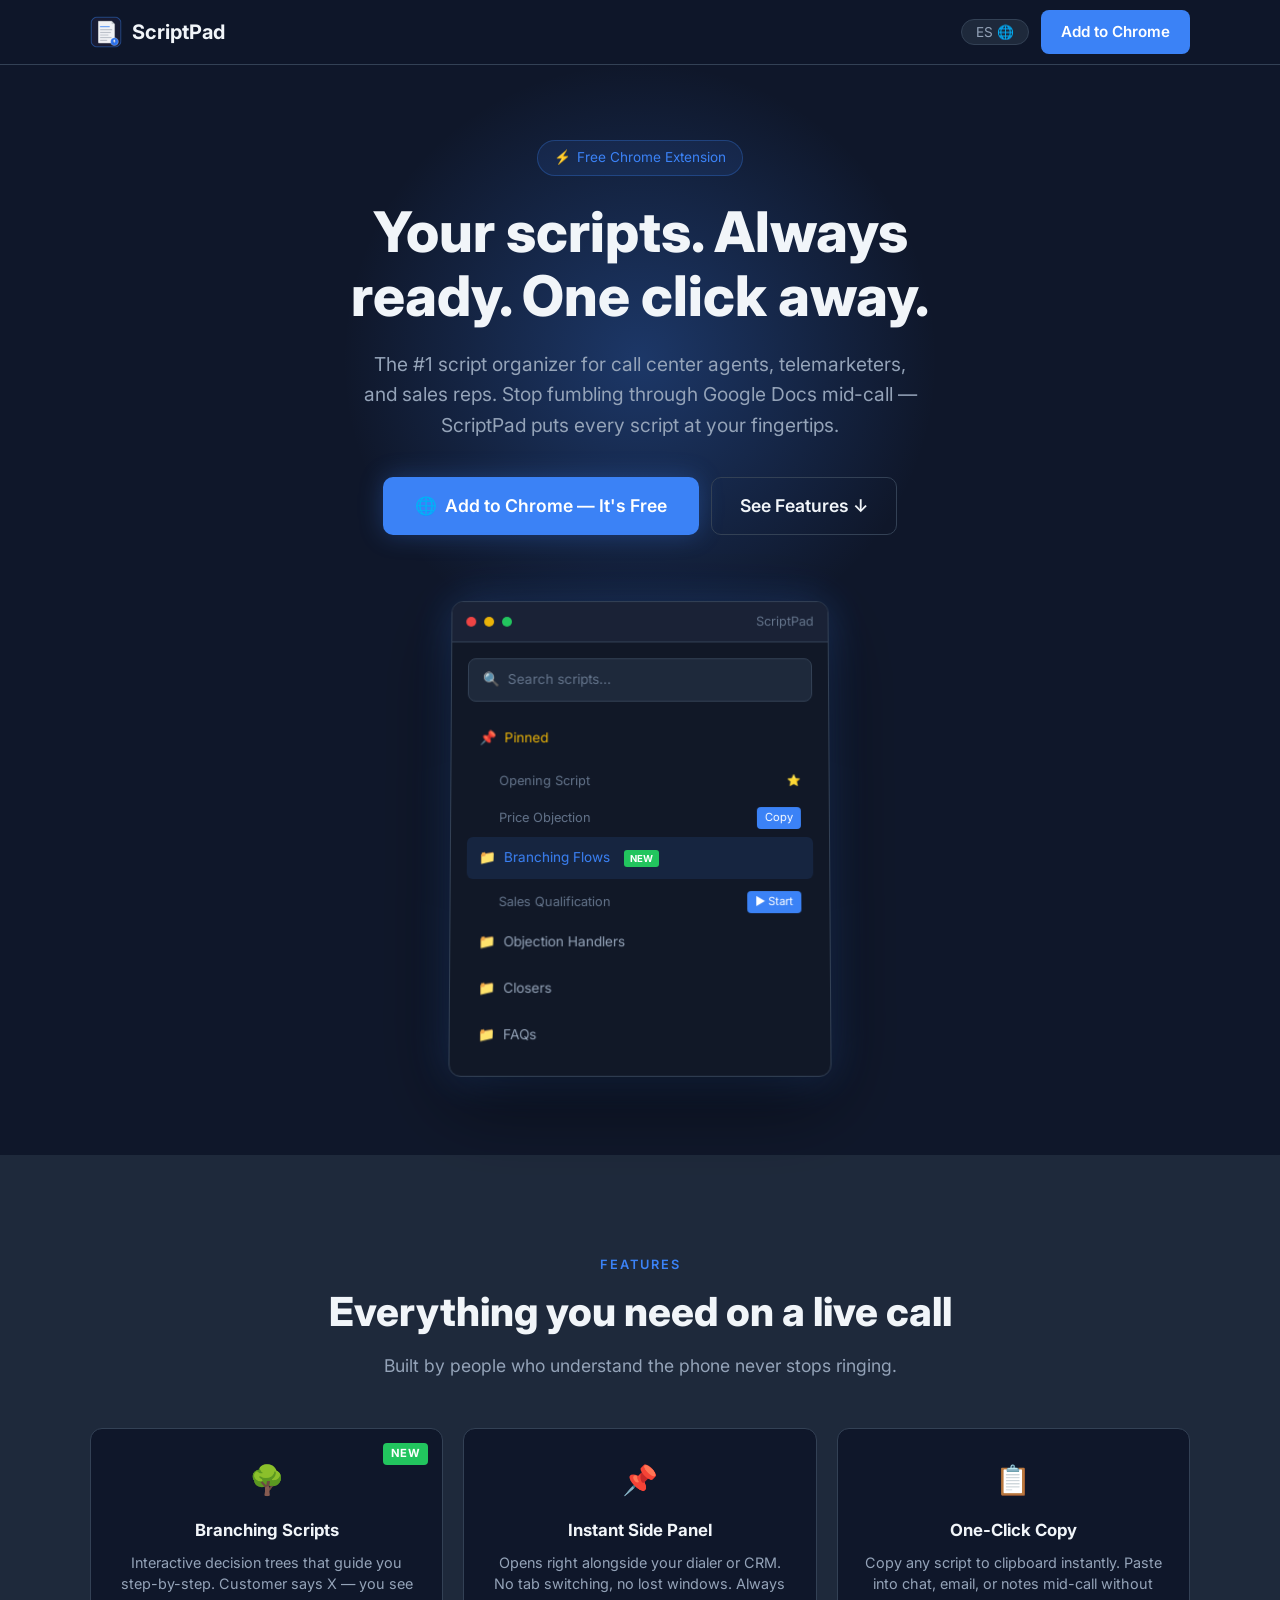
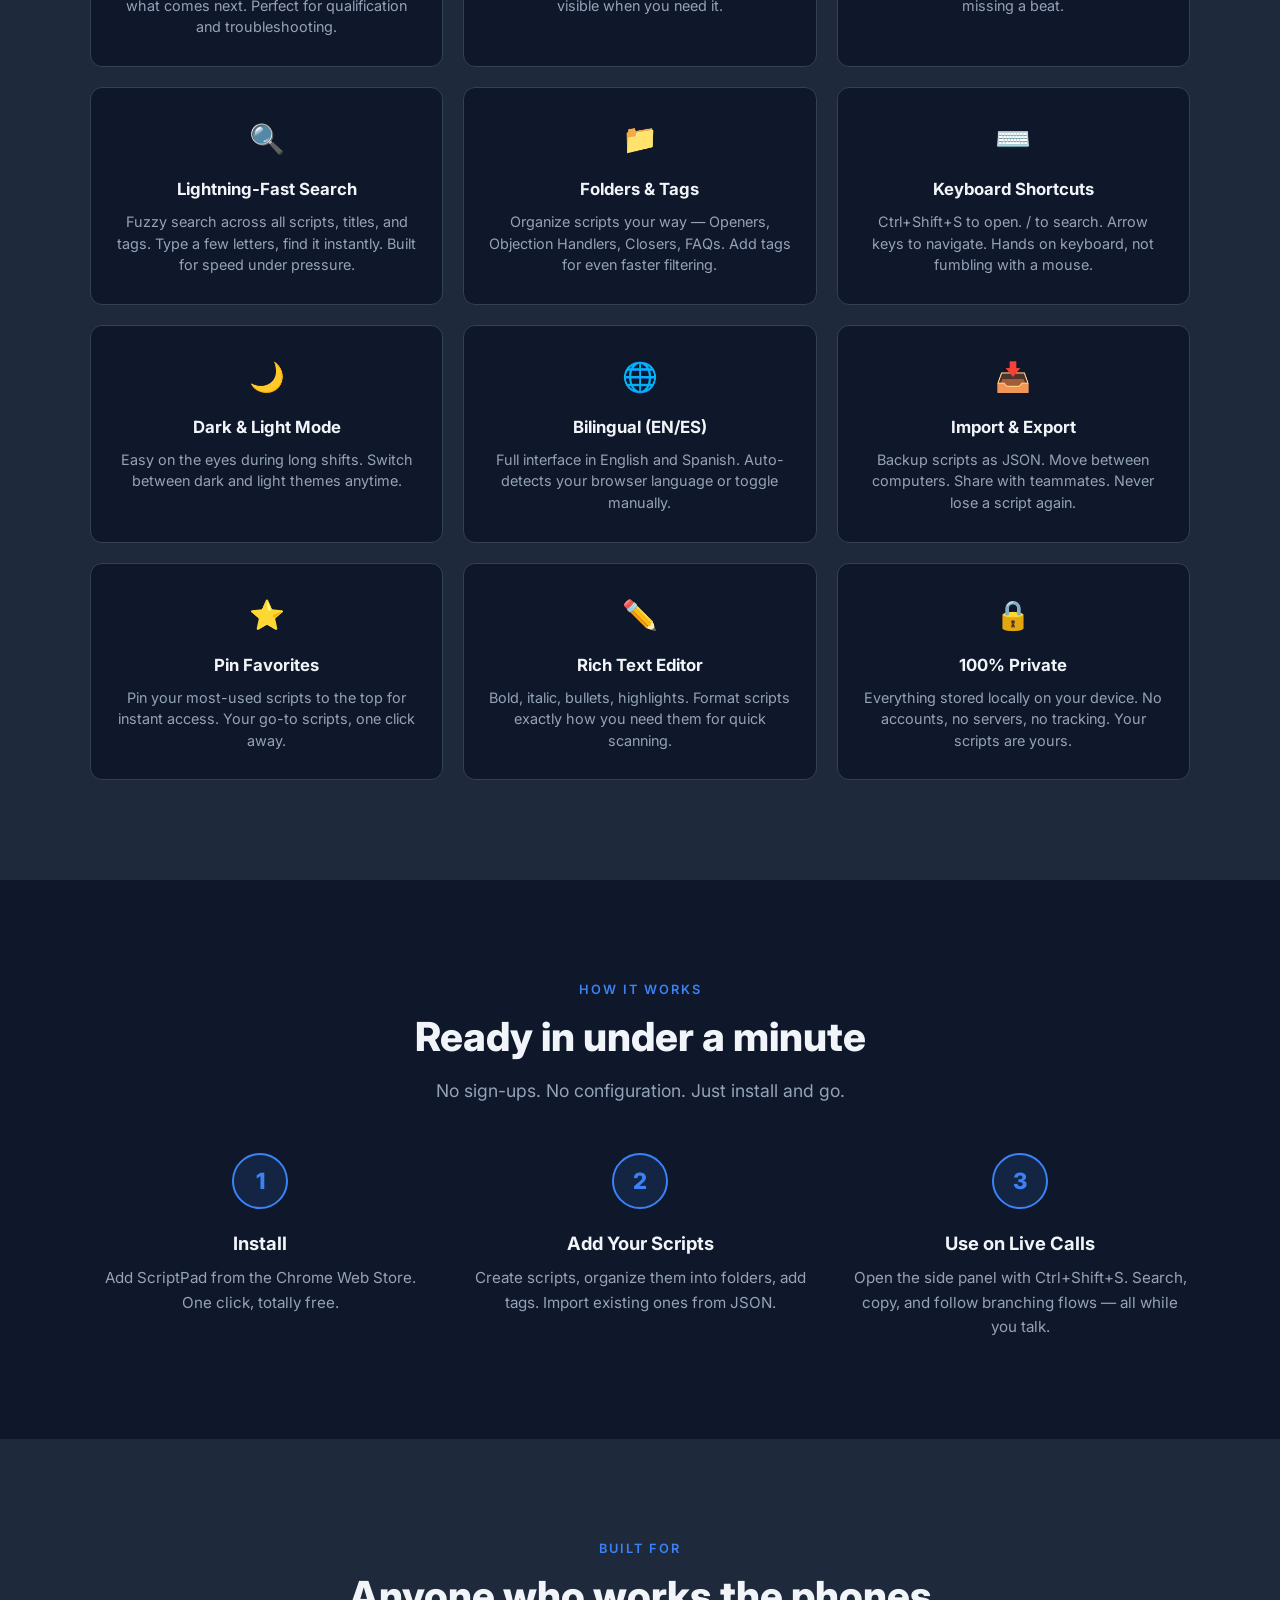
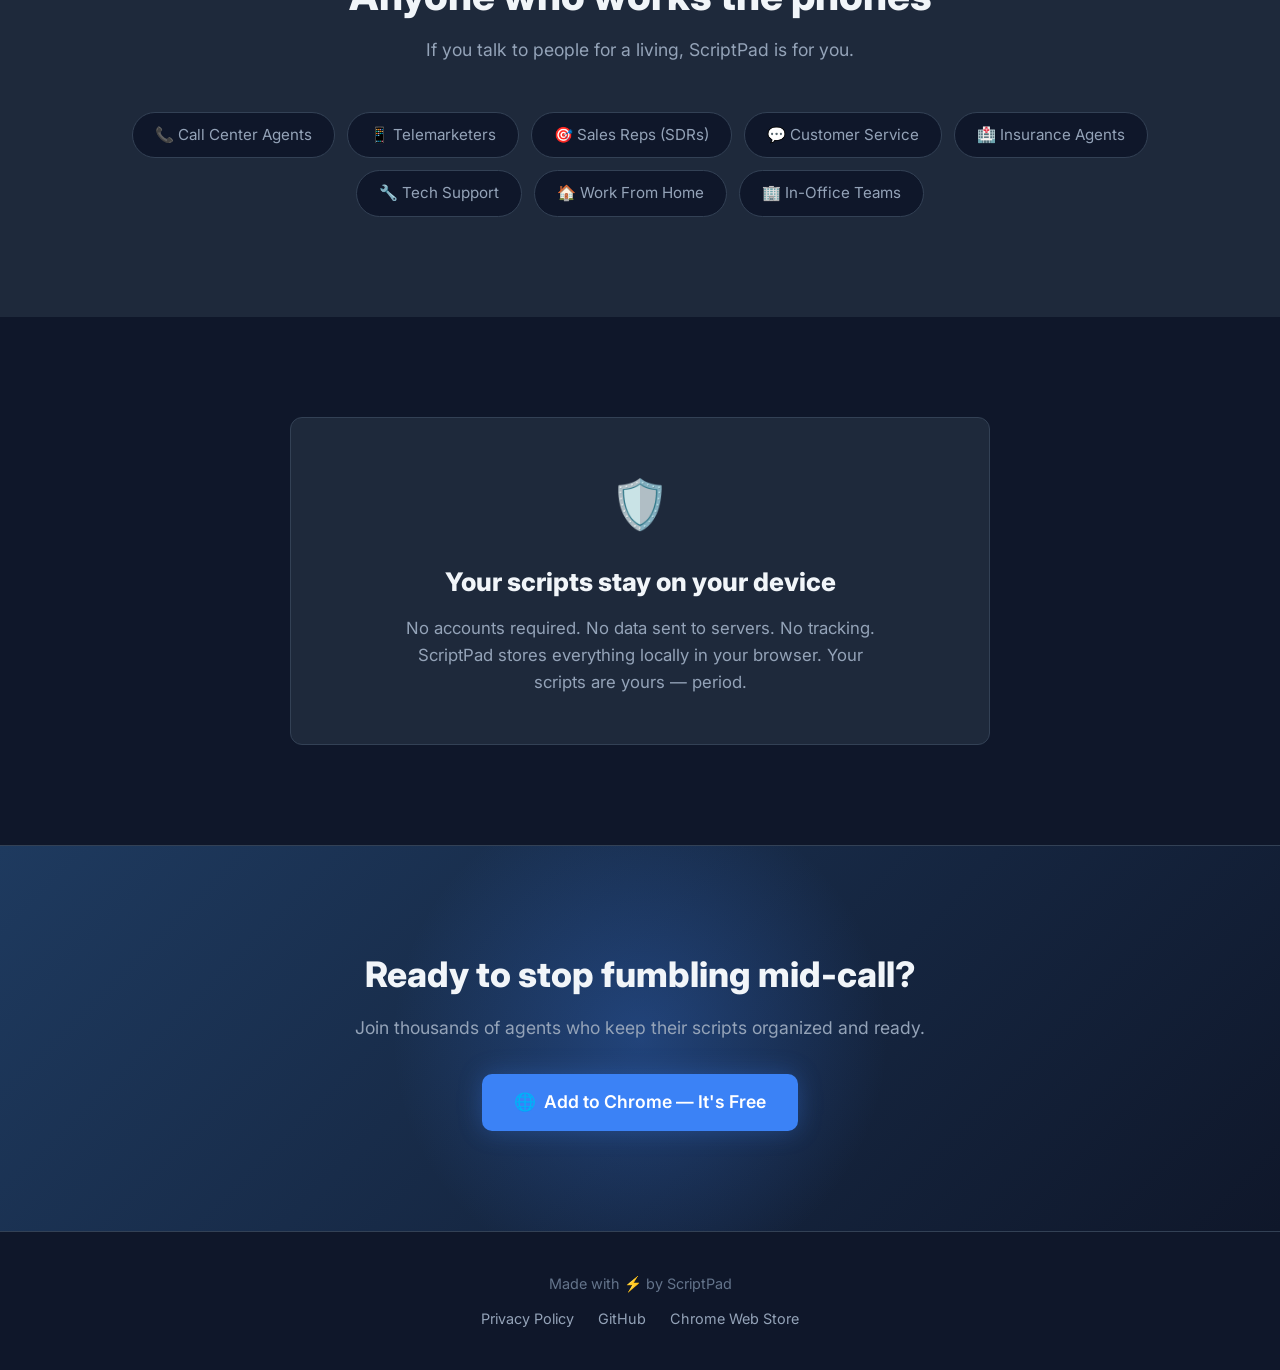
==== docs/index.html @ bdb06339 "feat: add landing page + GitHub Pages setup (docs/)" ====
<!DOCTYPE html>
<html lang="en">
<head>
  <meta charset="UTF-8">
  <meta name="viewport" content="width=device-width, initial-scale=1.0">
  <title>ScriptPad — Your Call Scripts, Always Ready</title>
  <meta name="description" content="The #1 Chrome extension for call center agents. Organize scripts, decision trees, objection handlers — right alongside your dialer. Free & bilingual.">
  <meta property="og:title" content="ScriptPad — Your Call Scripts, Always Ready">
  <meta property="og:description" content="Organize call scripts, decision trees & objection handlers in a clean Chrome side panel. Free, private, bilingual (EN/ES).">
  <meta property="og:type" content="website">
  <meta property="og:url" content="https://andreasof97-oss.github.io/scriptpad/">
  <link rel="icon" href="./icon48.png" type="image/png">
  <link rel="preconnect" href="https://fonts.googleapis.com">
  <link rel="preconnect" href="https://fonts.gstatic.com" crossorigin>
  <link href="https://fonts.googleapis.com/css2?family=Inter:wght@400;500;600;700;800&display=swap" rel="stylesheet">
  <style>
    :root {
      --bg-primary: #0f172a;
      --bg-secondary: #1e293b;
      --bg-card: #1e293b;
      --bg-card-hover: #263348;
      --accent: #3b82f6;
      --accent-glow: rgba(59, 130, 246, 0.3);
      --accent-hover: #2563eb;
      --text-primary: #f1f5f9;
      --text-secondary: #94a3b8;
      --text-muted: #64748b;
      --border: #334155;
      --green: #22c55e;
      --radius: 12px;
      --radius-sm: 8px;
    }

    * { margin: 0; padding: 0; box-sizing: border-box; }

    html { scroll-behavior: smooth; }

    body {
      font-family: 'Inter', -apple-system, BlinkMacSystemFont, sans-serif;
      background: var(--bg-primary);
      color: var(--text-primary);
      line-height: 1.6;
      overflow-x: hidden;
    }

    /* ---- NAV ---- */
    nav {
      position: fixed;
      top: 0; left: 0; right: 0;
      z-index: 100;
      background: rgba(15, 23, 42, 0.85);
      backdrop-filter: blur(16px);
      border-bottom: 1px solid var(--border);
      padding: 0 24px;
    }
    .nav-inner {
      max-width: 1100px;
      margin: 0 auto;
      display: flex;
      align-items: center;
      justify-content: space-between;
      height: 64px;
    }
    .nav-brand {
      display: flex; align-items: center; gap: 10px;
      font-weight: 700; font-size: 1.25rem;
      color: var(--text-primary);
      text-decoration: none;
    }
    .nav-brand img { width: 32px; height: 32px; border-radius: 6px; }
    .nav-right { display: flex; align-items: center; gap: 12px; }
    .lang-toggle {
      background: var(--bg-secondary);
      border: 1px solid var(--border);
      border-radius: 20px;
      padding: 4px 14px;
      color: var(--text-secondary);
      font-size: 0.85rem;
      cursor: pointer;
      font-family: inherit;
      transition: all 0.2s;
    }
    .lang-toggle:hover { color: var(--text-primary); border-color: var(--accent); }
    .btn-cta {
      display: inline-flex; align-items: center; gap: 8px;
      background: var(--accent);
      color: #fff;
      border: none; border-radius: 8px;
      padding: 10px 20px;
      font-size: 0.95rem;
      font-weight: 600;
      font-family: inherit;
      cursor: pointer;
      text-decoration: none;
      transition: all 0.2s;
    }
    .btn-cta:hover { background: var(--accent-hover); transform: translateY(-1px); }
    .btn-cta-large {
      padding: 14px 32px;
      font-size: 1.1rem;
      border-radius: 10px;
      box-shadow: 0 0 24px var(--accent-glow);
    }
    .btn-cta-large:hover { box-shadow: 0 0 40px var(--accent-glow); }

    /* ---- SECTIONS ---- */
    section { padding: 100px 24px; }
    .container { max-width: 1100px; margin: 0 auto; }
    .section-label {
      text-transform: uppercase;
      font-size: 0.8rem;
      font-weight: 600;
      letter-spacing: 2px;
      color: var(--accent);
      margin-bottom: 12px;
    }
    .section-title {
      font-size: clamp(1.8rem, 4vw, 2.5rem);
      font-weight: 800;
      margin-bottom: 16px;
      line-height: 1.2;
    }
    .section-sub {
      color: var(--text-secondary);
      font-size: 1.1rem;
      max-width: 600px;
      margin-bottom: 48px;
    }
    .center { text-align: center; }
    .center .section-sub { margin-left: auto; margin-right: auto; }

    /* ---- HERO ---- */
    .hero {
      padding-top: 140px;
      padding-bottom: 80px;
      display: flex;
      flex-direction: column;
      align-items: center;
      text-align: center;
      position: relative;
    }
    .hero::before {
      content: '';
      position: absolute;
      top: 60px; left: 50%; transform: translateX(-50%);
      width: 600px; height: 600px;
      background: radial-gradient(circle, var(--accent-glow) 0%, transparent 70%);
      pointer-events: none;
      z-index: 0;
    }
    .hero > * { position: relative; z-index: 1; }
    .hero-badge {
      display: inline-flex; align-items: center; gap: 6px;
      background: rgba(59, 130, 246, 0.1);
      border: 1px solid rgba(59, 130, 246, 0.3);
      border-radius: 20px;
      padding: 6px 16px;
      font-size: 0.85rem;
      color: var(--accent);
      margin-bottom: 24px;
    }
    .hero h1 {
      font-size: clamp(2.2rem, 6vw, 3.5rem);
      font-weight: 800;
      line-height: 1.15;
      margin-bottom: 20px;
      max-width: 700px;
    }
    .hero p {
      font-size: 1.2rem;
      color: var(--text-secondary);
      max-width: 560px;
      margin-bottom: 36px;
    }
    .hero-buttons { display: flex; gap: 12px; flex-wrap: wrap; justify-content: center; }
    .btn-secondary {
      display: inline-flex; align-items: center; gap: 8px;
      background: transparent;
      color: var(--text-primary);
      border: 1px solid var(--border);
      border-radius: 10px;
      padding: 14px 28px;
      font-size: 1.1rem;
      font-weight: 600;
      font-family: inherit;
      cursor: pointer;
      text-decoration: none;
      transition: all 0.2s;
    }
    .btn-secondary:hover { border-color: var(--accent); color: var(--accent); }

    /* ---- MOCKUP ---- */
    .mockup-wrapper {
      margin-top: 64px;
      width: 100%;
      max-width: 380px;
      perspective: 1000px;
    }
    .mockup {
      background: #111827;
      border: 1px solid var(--border);
      border-radius: 12px;
      overflow: hidden;
      box-shadow: 0 24px 80px rgba(0,0,0,0.5), 0 0 40px var(--accent-glow);
      transform: rotateX(2deg);
    }
    .mockup-titlebar {
      background: #1a2236;
      padding: 10px 14px;
      display: flex; align-items: center; gap: 8px;
      border-bottom: 1px solid var(--border);
      font-size: 0.8rem; color: var(--text-muted);
    }
    .mockup-dot { width: 10px; height: 10px; border-radius: 50%; }
    .mockup-dot.r { background: #ef4444; }
    .mockup-dot.y { background: #eab308; }
    .mockup-dot.g { background: #22c55e; }
    .mockup-body { padding: 16px; }
    .mockup-search {
      background: #1e293b;
      border: 1px solid var(--border);
      border-radius: 8px;
      padding: 10px 14px;
      color: var(--text-muted);
      font-size: 0.85rem;
      margin-bottom: 16px;
      display: flex; align-items: center; gap: 8px;
    }
    .mockup-folder {
      padding: 10px 12px;
      border-radius: 6px;
      margin-bottom: 4px;
      font-size: 0.85rem;
      display: flex; align-items: center; gap: 8px;
      color: var(--text-secondary);
      transition: background 0.15s;
    }
    .mockup-folder.active { background: rgba(59, 130, 246, 0.12); color: var(--accent); }
    .mockup-script {
      padding: 8px 12px 8px 32px;
      font-size: 0.8rem;
      color: var(--text-muted);
      display: flex; align-items: center; justify-content: space-between;
    }
    .mockup-copy {
      font-size: 0.7rem;
      background: var(--accent);
      color: #fff;
      border-radius: 4px;
      padding: 2px 8px;
    }
    .mockup-pin { color: #eab308; font-size: 0.7rem; }
    .mockup-new-badge {
      background: var(--green);
      color: #fff;
      font-size: 0.6rem;
      font-weight: 700;
      padding: 1px 6px;
      border-radius: 3px;
      margin-left: 6px;
    }

    /* ---- FEATURES GRID ---- */
    .features-section { background: var(--bg-secondary); }
    .features-grid {
      display: grid;
      grid-template-columns: repeat(3, 1fr);
      gap: 20px;
    }
    .feature-card {
      background: var(--bg-primary);
      border: 1px solid var(--border);
      border-radius: var(--radius);
      padding: 28px 24px;
      transition: all 0.25s;
      position: relative;
    }
    .feature-card:hover {
      border-color: var(--accent);
      transform: translateY(-4px);
      box-shadow: 0 8px 30px rgba(0,0,0,0.3);
    }
    .feature-icon { font-size: 1.8rem; margin-bottom: 14px; display: block; }
    .feature-card h3 { font-size: 1.05rem; font-weight: 700; margin-bottom: 8px; }
    .feature-card p { color: var(--text-secondary); font-size: 0.9rem; line-height: 1.5; }
    .new-badge {
      position: absolute;
      top: 14px; right: 14px;
      background: var(--green);
      color: #fff;
      font-size: 0.7rem;
      font-weight: 700;
      padding: 2px 8px;
      border-radius: 4px;
      text-transform: uppercase;
      letter-spacing: 0.5px;
    }

    /* ---- HOW IT WORKS ---- */
    .steps {
      display: grid;
      grid-template-columns: repeat(3, 1fr);
      gap: 40px;
      text-align: center;
    }
    .step-num {
      width: 56px; height: 56px;
      background: rgba(59, 130, 246, 0.12);
      border: 2px solid var(--accent);
      border-radius: 50%;
      display: flex; align-items: center; justify-content: center;
      font-size: 1.4rem; font-weight: 800; color: var(--accent);
      margin: 0 auto 20px;
    }
    .step h3 { font-size: 1.15rem; font-weight: 700; margin-bottom: 8px; }
    .step p { color: var(--text-secondary); font-size: 0.95rem; }

    /* ---- BUILT FOR ---- */
    .audience-section { background: var(--bg-secondary); }
    .audience-grid {
      display: flex; flex-wrap: wrap; gap: 12px;
      justify-content: center;
    }
    .audience-tag {
      background: var(--bg-primary);
      border: 1px solid var(--border);
      border-radius: 30px;
      padding: 10px 22px;
      font-size: 0.95rem;
      color: var(--text-secondary);
      transition: all 0.2s;
    }
    .audience-tag:hover { border-color: var(--accent); color: var(--text-primary); }

    /* ---- PRIVACY ---- */
    .privacy-box {
      background: var(--bg-secondary);
      border: 1px solid var(--border);
      border-radius: var(--radius);
      padding: 48px;
      text-align: center;
      max-width: 700px;
      margin: 0 auto;
    }
    .privacy-icon { font-size: 3rem; margin-bottom: 20px; display: block; }
    .privacy-box h2 { font-size: 1.6rem; font-weight: 800; margin-bottom: 12px; }
    .privacy-box p { color: var(--text-secondary); font-size: 1.05rem; max-width: 480px; margin: 0 auto; }

    /* ---- CTA BANNER ---- */
    .cta-banner {
      text-align: center;
      background: linear-gradient(135deg, #1e3a5f 0%, #0f172a 100%);
      border-top: 1px solid var(--border);
      position: relative;
      overflow: hidden;
    }
    .cta-banner::before {
      content: '';
      position: absolute;
      top: 50%; left: 50%; transform: translate(-50%, -50%);
      width: 500px; height: 500px;
      background: radial-gradient(circle, var(--accent-glow) 0%, transparent 70%);
      pointer-events: none;
    }
    .cta-banner > * { position: relative; z-index: 1; }
    .cta-banner h2 { font-size: clamp(1.6rem, 4vw, 2.2rem); font-weight: 800; margin-bottom: 12px; }
    .cta-banner p { color: var(--text-secondary); font-size: 1.1rem; margin-bottom: 32px; }

    /* ---- FOOTER ---- */
    footer {
      padding: 40px 24px;
      border-top: 1px solid var(--border);
      text-align: center;
      color: var(--text-muted);
      font-size: 0.9rem;
    }
    footer a { color: var(--text-secondary); text-decoration: none; transition: color 0.2s; }
    footer a:hover { color: var(--accent); }
    .footer-links { display: flex; gap: 24px; justify-content: center; margin-top: 12px; }

    /* ---- ANIMATIONS ---- */
    .reveal {
      opacity: 0;
      transform: translateY(30px);
      transition: opacity 0.7s ease, transform 0.7s ease;
    }
    .reveal.visible {
      opacity: 1;
      transform: translateY(0);
    }

    /* ---- RESPONSIVE ---- */
    @media (max-width: 768px) {
      .features-grid { grid-template-columns: 1fr; }
      .steps { grid-template-columns: 1fr; gap: 32px; }
      section { padding: 64px 20px; }
      .hero { padding-top: 120px; padding-bottom: 48px; }
      .privacy-box { padding: 32px 24px; }
      .nav-cta-text { display: none; }
    }
    @media (min-width: 769px) and (max-width: 1024px) {
      .features-grid { grid-template-columns: repeat(2, 1fr); }
    }
  </style>
</head>
<body>

<!-- NAV -->
<nav>
  <div class="nav-inner">
    <a href="#" class="nav-brand">
      <img src="./icon48.png" alt="ScriptPad icon">
      ScriptPad
    </a>
    <div class="nav-right">
      <button class="lang-toggle" id="langToggle" onclick="toggleLang()">ES 🌐</button>
      <a href="https://chromewebstore.google.com/detail/scriptpad/edbmgpecjaikknoacfeaogalfgkhdbik" target="_blank" class="btn-cta">
        <span data-i18n="navCta">Add to Chrome</span>
      </a>
    </div>
  </div>
</nav>

<!-- HERO -->
<section class="hero">
  <div class="hero-badge">
    ⚡ <span data-i18n="heroBadge">Free Chrome Extension</span>
  </div>
  <h1 data-i18n="heroTitle">Your scripts. Always ready. One click away.</h1>
  <p data-i18n="heroSub">The #1 script organizer for call center agents, telemarketers, and sales reps. Stop fumbling through Google Docs mid-call — ScriptPad puts every script at your fingertips.</p>
  <div class="hero-buttons">
    <a href="https://chromewebstore.google.com/detail/scriptpad/edbmgpecjaikknoacfeaogalfgkhdbik" target="_blank" class="btn-cta btn-cta-large">
      🌐 <span data-i18n="heroCta">Add to Chrome — It's Free</span>
    </a>
    <a href="#features" class="btn-secondary">
      <span data-i18n="heroSecondary">See Features ↓</span>
    </a>
  </div>

  <!-- MOCKUP -->
  <div class="mockup-wrapper">
    <div class="mockup">
      <div class="mockup-titlebar">
        <span class="mockup-dot r"></span>
        <span class="mockup-dot y"></span>
        <span class="mockup-dot g"></span>
        <span style="margin-left:auto">ScriptPad</span>
      </div>
      <div class="mockup-body">
        <div class="mockup-search">🔍 <span data-i18n="mockSearch">Search scripts...</span></div>
        <div class="mockup-folder" style="color: #eab308;">📌 <span data-i18n="mockPinned">Pinned</span></div>
        <div class="mockup-script"><span data-i18n="mockOpener">Opening Script</span> <span class="mockup-pin">⭐</span></div>
        <div class="mockup-script"><span data-i18n="mockPrice">Price Objection</span> <span class="mockup-copy">Copy</span></div>
        <div class="mockup-folder active">📁 <span data-i18n="mockBranching">Branching Flows</span><span class="mockup-new-badge">NEW</span></div>
        <div class="mockup-script"><span data-i18n="mockQualify">Sales Qualification</span> <span class="mockup-copy">▶ Start</span></div>
        <div class="mockup-folder">📁 <span data-i18n="mockObjections">Objection Handlers</span></div>
        <div class="mockup-folder">📁 <span data-i18n="mockClosers">Closers</span></div>
        <div class="mockup-folder">📁 <span data-i18n="mockFaqs">FAQs</span></div>
      </div>
    </div>
  </div>
</section>

<!-- FEATURES -->
<section class="features-section" id="features">
  <div class="container center">
    <div class="reveal">
      <p class="section-label" data-i18n="featLabel">Features</p>
      <h2 class="section-title" data-i18n="featTitle">Everything you need on a live call</h2>
      <p class="section-sub" data-i18n="featSub">Built by people who understand the phone never stops ringing.</p>
    </div>
    <div class="features-grid">
      <div class="feature-card reveal">
        <span class="new-badge">NEW</span>
        <span class="feature-icon">🌳</span>
        <h3 data-i18n="f1Title">Branching Scripts</h3>
        <p data-i18n="f1Desc">Interactive decision trees that guide you step-by-step. Customer says X — you see what comes next. Perfect for qualification and troubleshooting.</p>
      </div>
      <div class="feature-card reveal">
        <span class="feature-icon">📌</span>
        <h3 data-i18n="f2Title">Instant Side Panel</h3>
        <p data-i18n="f2Desc">Opens right alongside your dialer or CRM. No tab switching, no lost windows. Always visible when you need it.</p>
      </div>
      <div class="feature-card reveal">
        <span class="feature-icon">📋</span>
        <h3 data-i18n="f3Title">One-Click Copy</h3>
        <p data-i18n="f3Desc">Copy any script to clipboard instantly. Paste into chat, email, or notes mid-call without missing a beat.</p>
      </div>
      <div class="feature-card reveal">
        <span class="feature-icon">🔍</span>
        <h3 data-i18n="f4Title">Lightning-Fast Search</h3>
        <p data-i18n="f4Desc">Fuzzy search across all scripts, titles, and tags. Type a few letters, find it instantly. Built for speed under pressure.</p>
      </div>
      <div class="feature-card reveal">
        <span class="feature-icon">📁</span>
        <h3 data-i18n="f5Title">Folders & Tags</h3>
        <p data-i18n="f5Desc">Organize scripts your way — Openers, Objection Handlers, Closers, FAQs. Add tags for even faster filtering.</p>
      </div>
      <div class="feature-card reveal">
        <span class="feature-icon">⌨️</span>
        <h3 data-i18n="f6Title">Keyboard Shortcuts</h3>
        <p data-i18n="f6Desc">Ctrl+Shift+S to open. / to search. Arrow keys to navigate. Hands on keyboard, not fumbling with a mouse.</p>
      </div>
      <div class="feature-card reveal">
        <span class="feature-icon">🌙</span>
        <h3 data-i18n="f7Title">Dark & Light Mode</h3>
        <p data-i18n="f7Desc">Easy on the eyes during long shifts. Switch between dark and light themes anytime.</p>
      </div>
      <div class="feature-card reveal">
        <span class="feature-icon">🌐</span>
        <h3 data-i18n="f8Title">Bilingual (EN/ES)</h3>
        <p data-i18n="f8Desc">Full interface in English and Spanish. Auto-detects your browser language or toggle manually.</p>
      </div>
      <div class="feature-card reveal">
        <span class="feature-icon">📥</span>
        <h3 data-i18n="f9Title">Import & Export</h3>
        <p data-i18n="f9Desc">Backup scripts as JSON. Move between computers. Share with teammates. Never lose a script again.</p>
      </div>
      <div class="feature-card reveal">
        <span class="feature-icon">⭐</span>
        <h3 data-i18n="f10Title">Pin Favorites</h3>
        <p data-i18n="f10Desc">Pin your most-used scripts to the top for instant access. Your go-to scripts, one click away.</p>
      </div>
      <div class="feature-card reveal">
        <span class="feature-icon">✏️</span>
        <h3 data-i18n="f11Title">Rich Text Editor</h3>
        <p data-i18n="f11Desc">Bold, italic, bullets, highlights. Format scripts exactly how you need them for quick scanning.</p>
      </div>
      <div class="feature-card reveal">
        <span class="feature-icon">🔒</span>
        <h3 data-i18n="f12Title">100% Private</h3>
        <p data-i18n="f12Desc">Everything stored locally on your device. No accounts, no servers, no tracking. Your scripts are yours.</p>
      </div>
    </div>
  </div>
</section>

<!-- HOW IT WORKS -->
<section>
  <div class="container center">
    <div class="reveal">
      <p class="section-label" data-i18n="howLabel">How It Works</p>
      <h2 class="section-title" data-i18n="howTitle">Ready in under a minute</h2>
      <p class="section-sub" data-i18n="howSub">No sign-ups. No configuration. Just install and go.</p>
    </div>
    <div class="steps">
      <div class="step reveal">
        <div class="step-num">1</div>
        <h3 data-i18n="s1Title">Install</h3>
        <p data-i18n="s1Desc">Add ScriptPad from the Chrome Web Store. One click, totally free.</p>
      </div>
      <div class="step reveal">
        <div class="step-num">2</div>
        <h3 data-i18n="s2Title">Add Your Scripts</h3>
        <p data-i18n="s2Desc">Create scripts, organize them into folders, add tags. Import existing ones from JSON.</p>
      </div>
      <div class="step reveal">
        <div class="step-num">3</div>
        <h3 data-i18n="s3Title">Use on Live Calls</h3>
        <p data-i18n="s3Desc">Open the side panel with Ctrl+Shift+S. Search, copy, and follow branching flows — all while you talk.</p>
      </div>
    </div>
  </div>
</section>

<!-- BUILT FOR -->
<section class="audience-section">
  <div class="container center">
    <div class="reveal">
      <p class="section-label" data-i18n="forLabel">Built For</p>
      <h2 class="section-title" data-i18n="forTitle">Anyone who works the phones</h2>
      <p class="section-sub" data-i18n="forSub">If you talk to people for a living, ScriptPad is for you.</p>
    </div>
    <div class="audience-grid reveal">
      <span class="audience-tag" data-i18n="a1">📞 Call Center Agents</span>
      <span class="audience-tag" data-i18n="a2">📱 Telemarketers</span>
      <span class="audience-tag" data-i18n="a3">🎯 Sales Reps (SDRs)</span>
      <span class="audience-tag" data-i18n="a4">💬 Customer Service</span>
      <span class="audience-tag" data-i18n="a5">🏥 Insurance Agents</span>
      <span class="audience-tag" data-i18n="a6">🔧 Tech Support</span>
      <span class="audience-tag" data-i18n="a7">🏠 Work From Home</span>
      <span class="audience-tag" data-i18n="a8">🏢 In-Office Teams</span>
    </div>
  </div>
</section>

<!-- PRIVACY -->
<section>
  <div class="container reveal">
    <div class="privacy-box">
      <span class="privacy-icon">🛡️</span>
      <h2 data-i18n="privTitle">Your scripts stay on your device</h2>
      <p data-i18n="privDesc">No accounts required. No data sent to servers. No tracking. ScriptPad stores everything locally in your browser. Your scripts are yours — period.</p>
    </div>
  </div>
</section>

<!-- CTA BANNER -->
<section class="cta-banner">
  <h2 data-i18n="ctaTitle">Ready to stop fumbling mid-call?</h2>
  <p data-i18n="ctaSub">Join thousands of agents who keep their scripts organized and ready.</p>
  <a href="https://chromewebstore.google.com/detail/scriptpad/edbmgpecjaikknoacfeaogalfgkhdbik" target="_blank" class="btn-cta btn-cta-large">
    🌐 <span data-i18n="ctaCta">Add to Chrome — It's Free</span>
  </a>
</section>

<!-- FOOTER -->
<footer>
  <div>Made with ⚡ by ScriptPad</div>
  <div class="footer-links">
    <a href="./privacy-policy.html">Privacy Policy</a>
    <a href="https://github.com/andreasof97-oss/scriptpad" target="_blank">GitHub</a>
    <a href="https://chromewebstore.google.com/detail/scriptpad/edbmgpecjaikknoacfeaogalfgkhdbik" target="_blank">Chrome Web Store</a>
  </div>
</footer>

<script>
  // ---- i18n translations ----
  const translations = {
    en: {
      navCta: 'Add to Chrome',
      heroBadge: 'Free Chrome Extension',
      heroTitle: 'Your scripts. Always ready. One click away.',
      heroSub: 'The #1 script organizer for call center agents, telemarketers, and sales reps. Stop fumbling through Google Docs mid-call — ScriptPad puts every script at your fingertips.',
      heroCta: "Add to Chrome — It's Free",
      heroSecondary: 'See Features ↓',
      mockSearch: 'Search scripts...',
      mockPinned: 'Pinned',
      mockOpener: 'Opening Script',
      mockPrice: 'Price Objection',
      mockBranching: 'Branching Flows',
      mockQualify: 'Sales Qualification',
      mockObjections: 'Objection Handlers',
      mockClosers: 'Closers',
      mockFaqs: 'FAQs',
      featLabel: 'Features',
      featTitle: 'Everything you need on a live call',
      featSub: 'Built by people who understand the phone never stops ringing.',
      f1Title: 'Branching Scripts', f1Desc: 'Interactive decision trees that guide you step-by-step. Customer says X — you see what comes next. Perfect for qualification and troubleshooting.',
      f2Title: 'Instant Side Panel', f2Desc: 'Opens right alongside your dialer or CRM. No tab switching, no lost windows. Always visible when you need it.',
      f3Title: 'One-Click Copy', f3Desc: 'Copy any script to clipboard instantly. Paste into chat, email, or notes mid-call without missing a beat.',
      f4Title: 'Lightning-Fast Search', f4Desc: 'Fuzzy search across all scripts, titles, and tags. Type a few letters, find it instantly. Built for speed under pressure.',
      f5Title: 'Folders & Tags', f5Desc: 'Organize scripts your way — Openers, Objection Handlers, Closers, FAQs. Add tags for even faster filtering.',
      f6Title: 'Keyboard Shortcuts', f6Desc: 'Ctrl+Shift+S to open. / to search. Arrow keys to navigate. Hands on keyboard, not fumbling with a mouse.',
      f7Title: 'Dark & Light Mode', f7Desc: 'Easy on the eyes during long shifts. Switch between dark and light themes anytime.',
      f8Title: 'Bilingual (EN/ES)', f8Desc: 'Full interface in English and Spanish. Auto-detects your browser language or toggle manually.',
      f9Title: 'Import & Export', f9Desc: 'Backup scripts as JSON. Move between computers. Share with teammates. Never lose a script again.',
      f10Title: 'Pin Favorites', f10Desc: 'Pin your most-used scripts to the top for instant access. Your go-to scripts, one click away.',
      f11Title: 'Rich Text Editor', f11Desc: 'Bold, italic, bullets, highlights. Format scripts exactly how you need them for quick scanning.',
      f12Title: '100% Private', f12Desc: 'Everything stored locally on your device. No accounts, no servers, no tracking. Your scripts are yours.',
      howLabel: 'How It Works',
      howTitle: 'Ready in under a minute',
      howSub: 'No sign-ups. No configuration. Just install and go.',
      s1Title: 'Install', s1Desc: 'Add ScriptPad from the Chrome Web Store. One click, totally free.',
      s2Title: 'Add Your Scripts', s2Desc: 'Create scripts, organize them into folders, add tags. Import existing ones from JSON.',
      s3Title: 'Use on Live Calls', s3Desc: 'Open the side panel with Ctrl+Shift+S. Search, copy, and follow branching flows — all while you talk.',
      forLabel: 'Built For',
      forTitle: 'Anyone who works the phones',
      forSub: 'If you talk to people for a living, ScriptPad is for you.',
      a1: '📞 Call Center Agents', a2: '📱 Telemarketers', a3: '🎯 Sales Reps (SDRs)', a4: '💬 Customer Service',
      a5: '🏥 Insurance Agents', a6: '🔧 Tech Support', a7: '🏠 Work From Home', a8: '🏢 In-Office Teams',
      privTitle: 'Your scripts stay on your device',
      privDesc: 'No accounts required. No data sent to servers. No tracking. ScriptPad stores everything locally in your browser. Your scripts are yours — period.',
      ctaTitle: 'Ready to stop fumbling mid-call?',
      ctaSub: 'Join thousands of agents who keep their scripts organized and ready.',
      ctaCta: "Add to Chrome — It's Free"
    },
    es: {
      navCta: 'Agregar a Chrome',
      heroBadge: 'Extensión de Chrome Gratis',
      heroTitle: 'Tus guiones. Siempre listos. A un clic.',
      heroSub: 'El organizador de guiones #1 para agentes de call center, telemarketers y representantes de ventas. Deja de buscar en Google Docs a media llamada — ScriptPad pone cada guión al alcance de tu mano.',
      heroCta: 'Agregar a Chrome — Es Gratis',
      heroSecondary: 'Ver Funciones ↓',
      mockSearch: 'Buscar guiones...',
      mockPinned: 'Fijados',
      mockOpener: 'Guión de Apertura',
      mockPrice: 'Objeción de Precio',
      mockBranching: 'Flujos Ramificados',
      mockQualify: 'Calificación de Ventas',
      mockObjections: 'Manejo de Objeciones',
      mockClosers: 'Cierres',
      mockFaqs: 'Preguntas Frecuentes',
      featLabel: 'Funciones',
      featTitle: 'Todo lo que necesitas en una llamada en vivo',
      featSub: 'Creado por personas que entienden que el teléfono no para de sonar.',
      f1Title: 'Guiones Ramificados', f1Desc: 'Árboles de decisión interactivos que te guían paso a paso. El cliente dice X — tú ves qué sigue. Perfecto para calificación y resolución de problemas.',
      f2Title: 'Panel Lateral Instantáneo', f2Desc: 'Se abre junto a tu marcador o CRM. Sin cambiar de pestaña, sin ventanas perdidas. Siempre visible cuando lo necesitas.',
      f3Title: 'Copiar con Un Clic', f3Desc: 'Copia cualquier guión al portapapeles al instante. Pega en chat, correo o notas durante la llamada sin perder el ritmo.',
      f4Title: 'Búsqueda Ultra Rápida', f4Desc: 'Búsqueda difusa en todos los guiones, títulos y etiquetas. Escribe unas letras, encuéntralo al instante.',
      f5Title: 'Carpetas y Etiquetas', f5Desc: 'Organiza guiones a tu manera — Aperturas, Manejo de Objeciones, Cierres, FAQs. Agrega etiquetas para filtrar más rápido.',
      f6Title: 'Atajos de Teclado', f6Desc: 'Ctrl+Shift+S para abrir. / para buscar. Flechas para navegar. Manos en el teclado, sin perder tiempo con el mouse.',
      f7Title: 'Modo Oscuro y Claro', f7Desc: 'Fácil para los ojos durante turnos largos. Cambia entre temas oscuro y claro cuando quieras.',
      f8Title: 'Bilingüe (EN/ES)', f8Desc: 'Interfaz completa en inglés y español. Detecta automáticamente el idioma de tu navegador o cambia manualmente.',
      f9Title: 'Importar y Exportar', f9Desc: 'Respalda guiones como JSON. Muévelos entre computadoras. Comparte con compañeros. Nunca pierdas un guión.',
      f10Title: 'Fijar Favoritos', f10Desc: 'Fija tus guiones más usados arriba para acceso instantáneo. Tus guiones favoritos, a un clic.',
      f11Title: 'Editor de Texto Rico', f11Desc: 'Negrita, cursiva, viñetas, resaltado. Formatea guiones exactamente como los necesitas para escaneo rápido.',
      f12Title: '100% Privado', f12Desc: 'Todo almacenado localmente en tu dispositivo. Sin cuentas, sin servidores, sin rastreo. Tus guiones son tuyos.',
      howLabel: 'Cómo Funciona',
      howTitle: 'Listo en menos de un minuto',
      howSub: 'Sin registros. Sin configuración. Solo instala y listo.',
      s1Title: 'Instala', s1Desc: 'Agrega ScriptPad desde la Chrome Web Store. Un clic, totalmente gratis.',
      s2Title: 'Agrega Tus Guiones', s2Desc: 'Crea guiones, organízalos en carpetas, agrega etiquetas. Importa los que ya tienes desde JSON.',
      s3Title: 'Usa en Llamadas en Vivo', s3Desc: 'Abre el panel lateral con Ctrl+Shift+S. Busca, copia y sigue flujos ramificados — todo mientras hablas.',
      forLabel: 'Creado Para',
      forTitle: 'Cualquiera que trabaje por teléfono',
      forSub: 'Si hablas con personas para ganarte la vida, ScriptPad es para ti.',
      a1: '📞 Agentes de Call Center', a2: '📱 Telemarketers', a3: '🎯 Representantes de Ventas', a4: '💬 Servicio al Cliente',
      a5: '🏥 Agentes de Seguros', a6: '🔧 Soporte Técnico', a7: '🏠 Trabajo Desde Casa', a8: '🏢 Equipos en Oficina',
      privTitle: 'Tus guiones se quedan en tu dispositivo',
      privDesc: 'Sin cuentas requeridas. Sin datos enviados a servidores. Sin rastreo. ScriptPad almacena todo localmente en tu navegador. Tus guiones son tuyos — punto.',
      ctaTitle: '¿Listo para dejar de improvisar a media llamada?',
      ctaSub: 'Únete a miles de agentes que mantienen sus guiones organizados y listos.',
      ctaCta: 'Agregar a Chrome — Es Gratis'
    }
  };

  let currentLang = localStorage.getItem('sp-lang') || 'en';

  function setLang(lang) {
    currentLang = lang;
    localStorage.setItem('sp-lang', lang);
    document.documentElement.lang = lang;
    document.getElementById('langToggle').textContent = lang === 'en' ? 'ES 🌐' : 'EN 🌐';
    const t = translations[lang];
    document.querySelectorAll('[data-i18n]').forEach(el => {
      const key = el.getAttribute('data-i18n');
      if (t[key]) el.textContent = t[key];
    });
  }

  function toggleLang() {
    setLang(currentLang === 'en' ? 'es' : 'en');
  }

  // Init language
  setLang(currentLang);

  // ---- Scroll reveal ----
  const observer = new IntersectionObserver((entries) => {
    entries.forEach(entry => {
      if (entry.isIntersecting) {
        entry.target.classList.add('visible');
      }
    });
  }, { threshold: 0.1, rootMargin: '0px 0px -40px 0px' });

  document.querySelectorAll('.reveal').forEach(el => observer.observe(el));
</script>

</body>
</html>
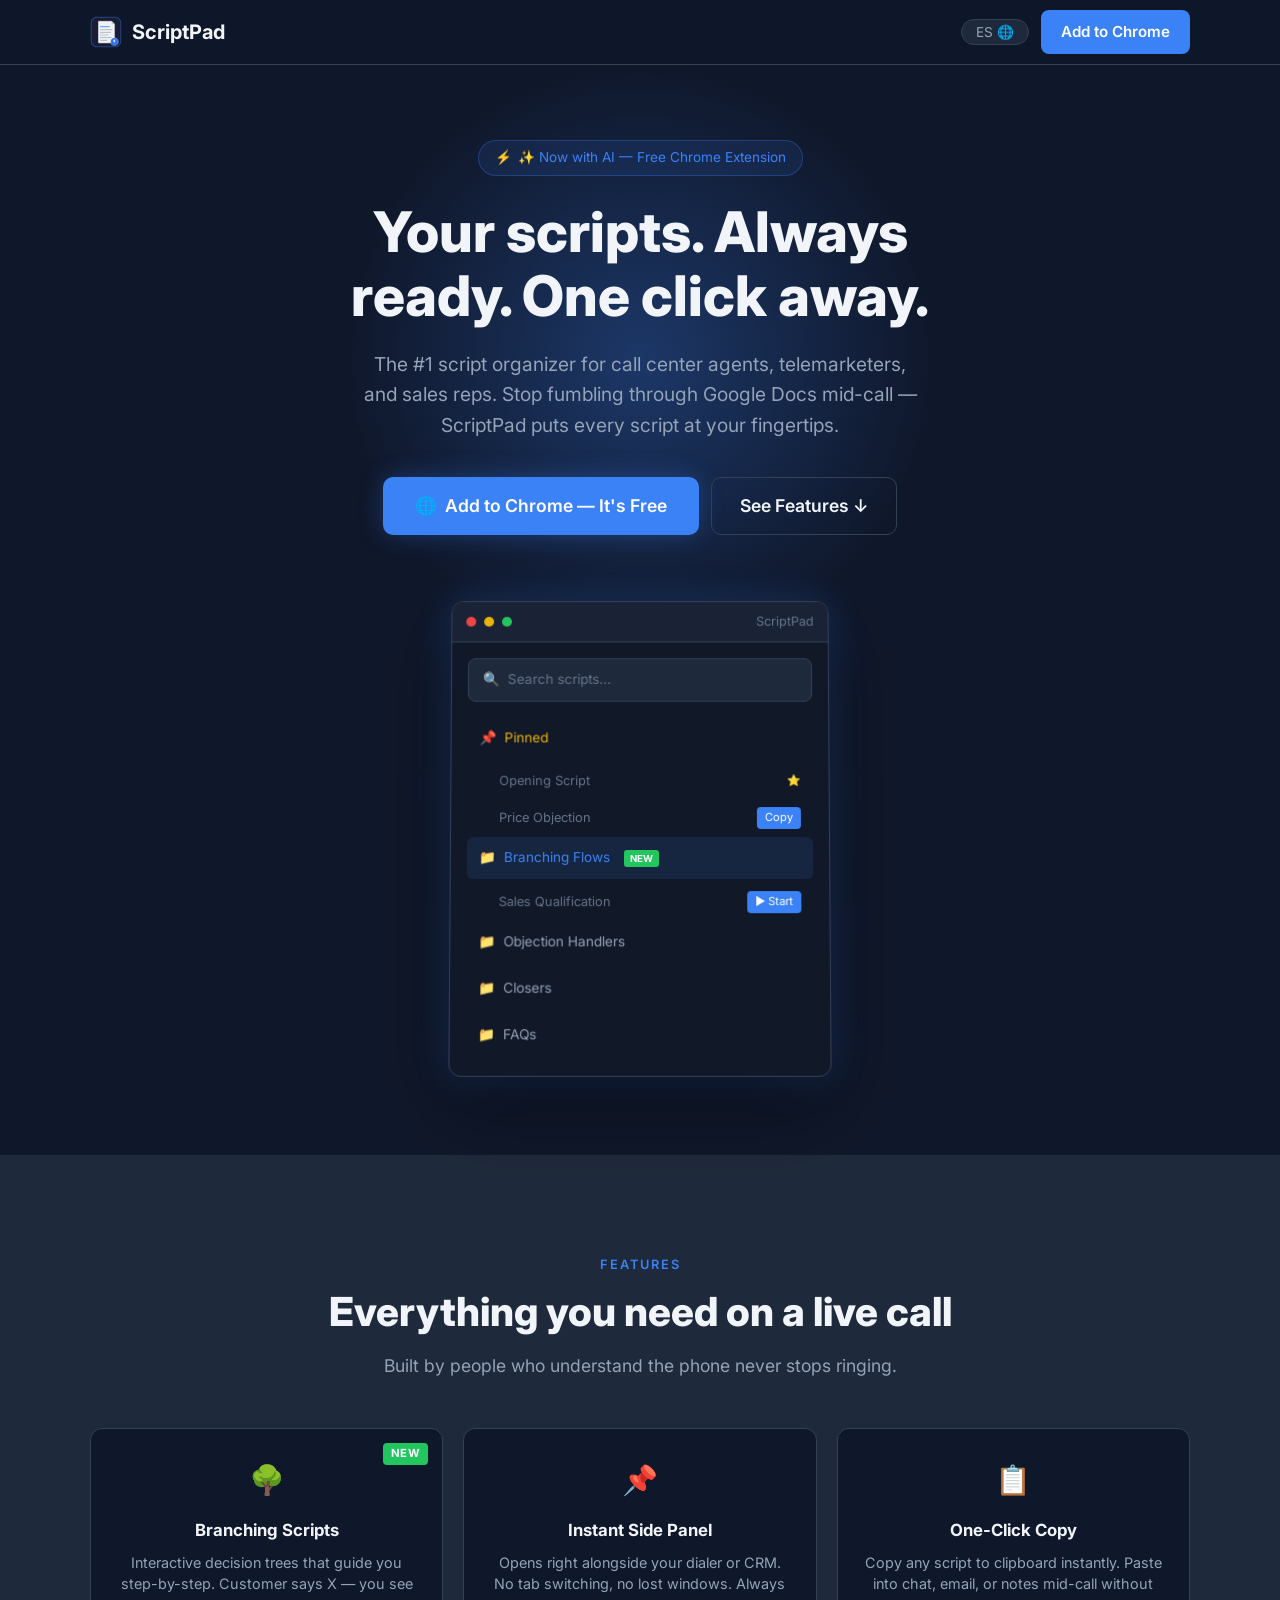
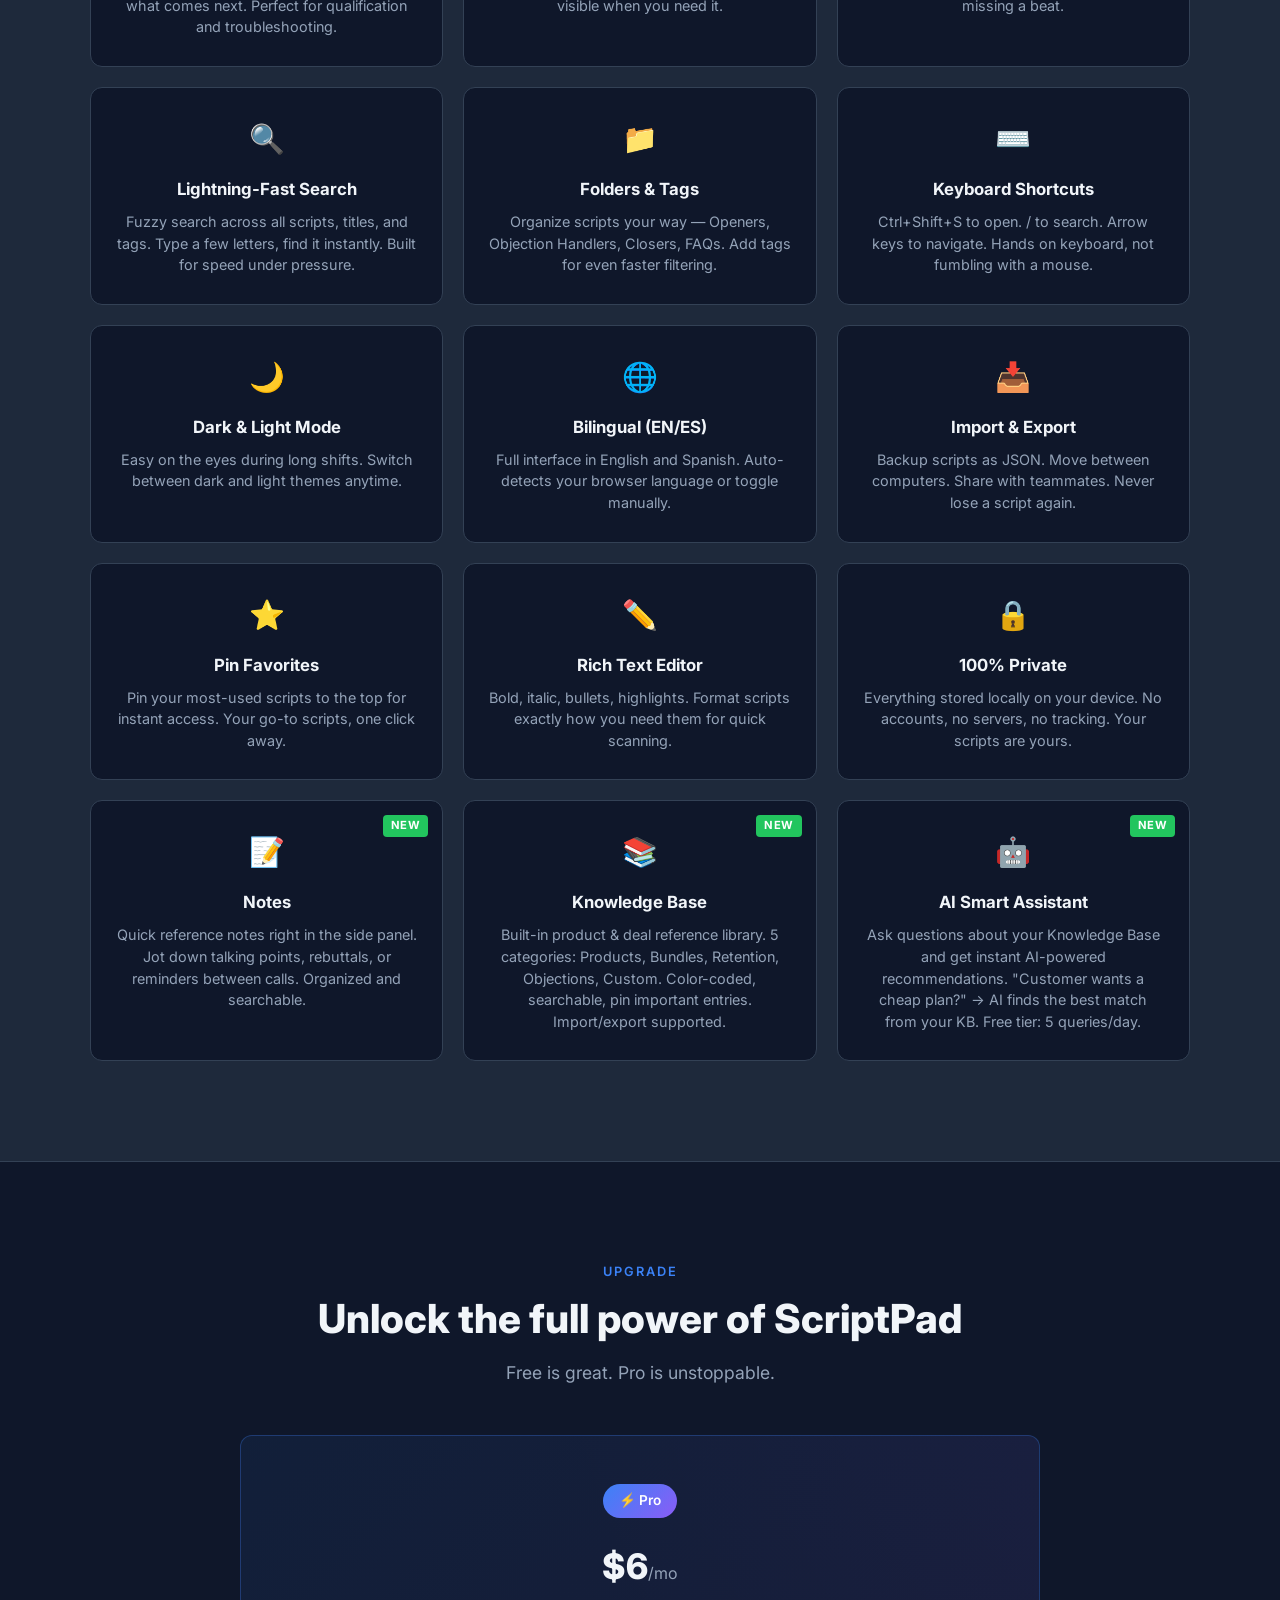
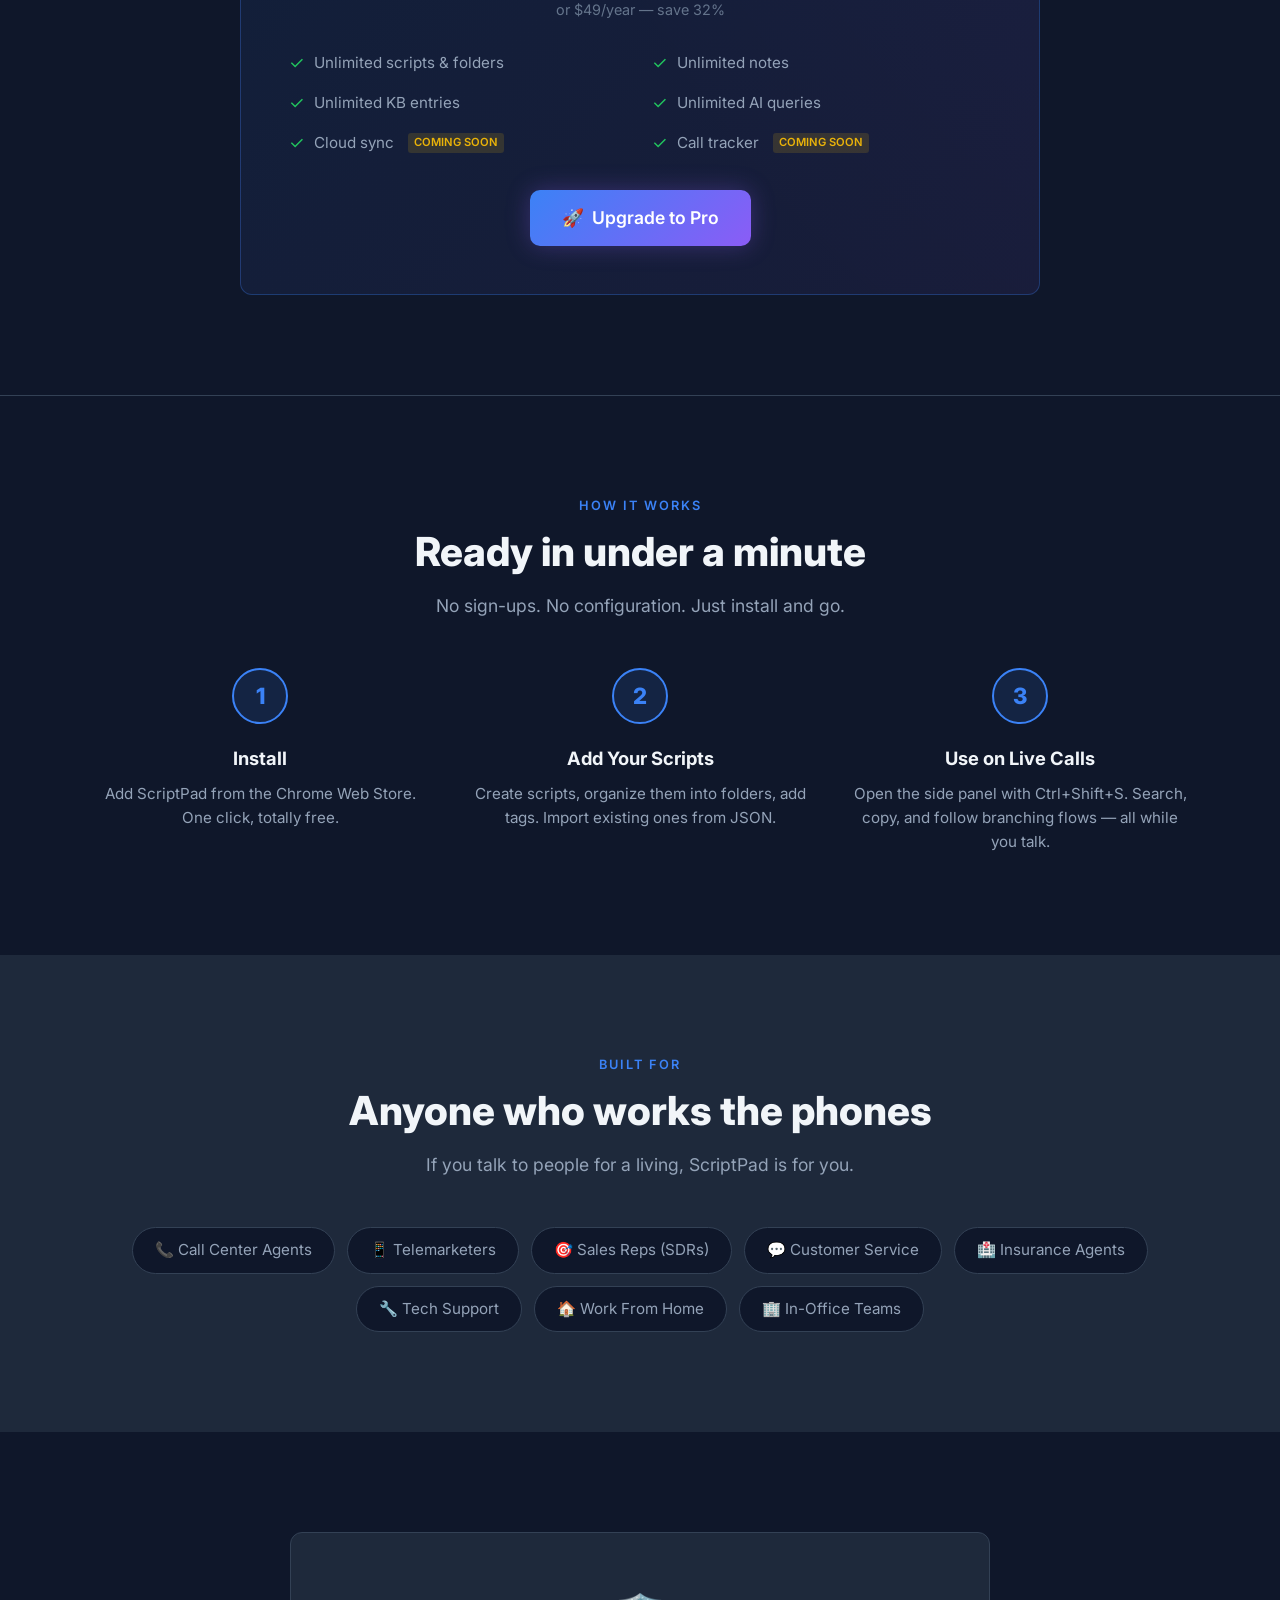
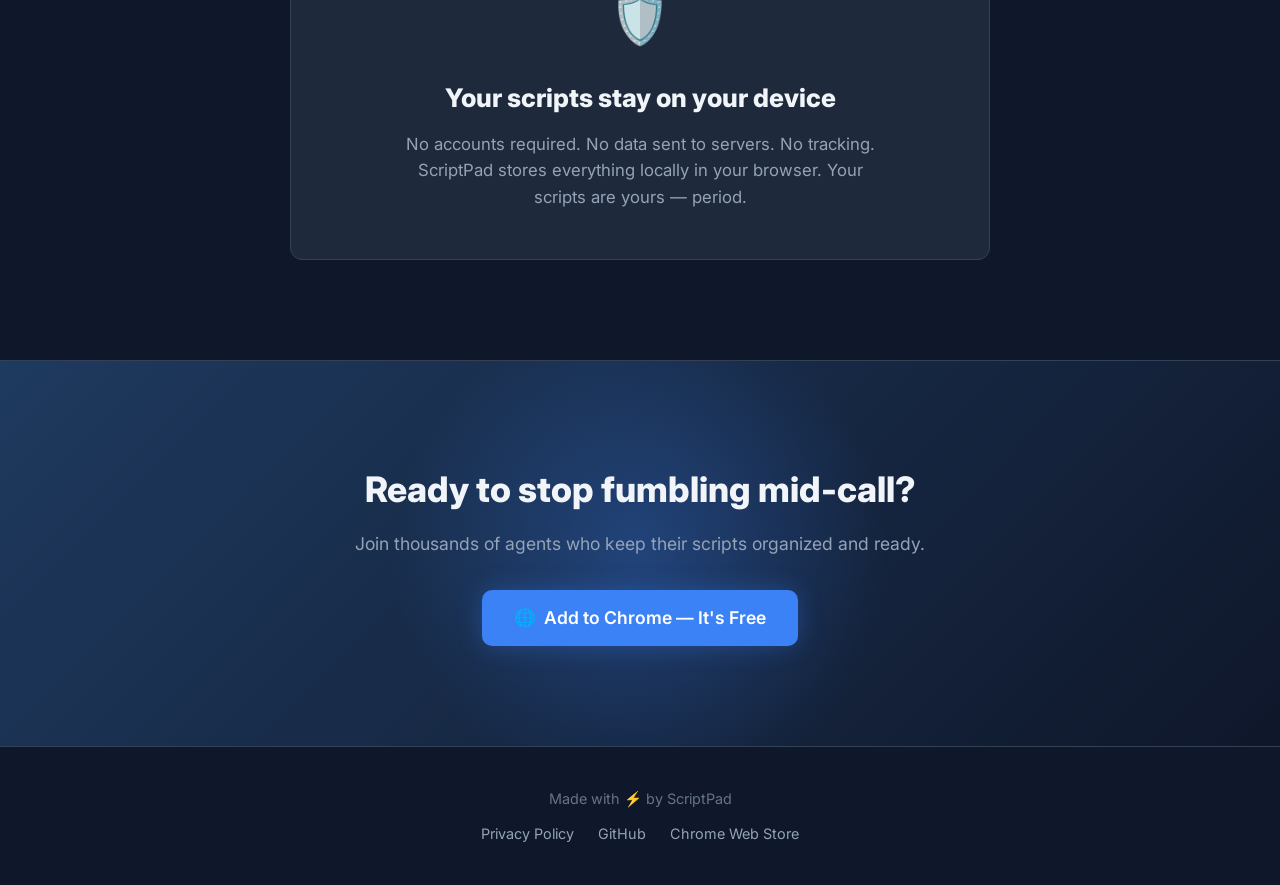
==== commit 729164d1: "Update landing page for v2.5 — Notes, Knowledge Base, AI Smart Assistant" ====
--- a/docs/index.html
+++ b/docs/index.html
@@ -3,12 +3,53 @@
 <head>
   <meta charset="UTF-8">
   <meta name="viewport" content="width=device-width, initial-scale=1.0">
-  <title>ScriptPad — Your Call Scripts, Always Ready</title>
-  <meta name="description" content="The #1 Chrome extension for call center agents. Organize scripts, decision trees, objection handlers — right alongside your dialer. Free & bilingual.">
-  <meta property="og:title" content="ScriptPad — Your Call Scripts, Always Ready">
-  <meta property="og:description" content="Organize call scripts, decision trees & objection handlers in a clean Chrome side panel. Free, private, bilingual (EN/ES).">
+  <title>ScriptPad — Free Call Script Organizer for Call Center Agents | Chrome Extension</title>
+  <meta name="description" content="Free Chrome extension for call center agents, telemarketers & sales reps. Organize call scripts, decision trees, objection handlers in a side panel. Bilingual EN/ES. No account needed.">
+  <meta name="keywords" content="call center scripts, call script organizer, chrome extension call center, telemarketer scripts, sales scripts, objection handlers, decision tree calls, call center tools, script manager, call center agent tools, free chrome extension, bilingual call scripts">
+  <link rel="canonical" href="https://andreasof97-oss.github.io/scriptpad/">
+  <meta name="google-site-verification" content="o5oR5k1oCzFX1QyxNAMv8Ii5Zg1lnE5ToFolGGcCRzs" />
+
+  <!-- Open Graph -->
+  <meta property="og:title" content="ScriptPad — Free Call Script Organizer for Call Center Agents">
+  <meta property="og:description" content="Organize call scripts, decision trees & objection handlers in a Chrome side panel. Free, private, bilingual (EN/ES). Built for agents who work the phones.">
   <meta property="og:type" content="website">
   <meta property="og:url" content="https://andreasof97-oss.github.io/scriptpad/">
+  <meta property="og:image" content="https://andreasof97-oss.github.io/scriptpad/icon48.png">
+  <meta property="og:locale" content="en_US">
+  <meta property="og:locale:alternate" content="es_ES">
+
+  <!-- Twitter Card -->
+  <meta name="twitter:card" content="summary">
+  <meta name="twitter:title" content="ScriptPad — Free Call Script Organizer">
+  <meta name="twitter:description" content="Chrome extension that organizes call scripts, decision trees & objection handlers. Free & bilingual.">
+  <meta name="twitter:image" content="https://andreasof97-oss.github.io/scriptpad/icon48.png">
+
+  <!-- Structured Data (JSON-LD) -->
+  <script type="application/ld+json">
+  {
+    "@context": "https://schema.org",
+    "@type": "SoftwareApplication",
+    "name": "ScriptPad",
+    "description": "Free Chrome extension for call center agents. Organize call scripts, decision trees, and objection handlers in a side panel alongside your dialer.",
+    "url": "https://andreasof97-oss.github.io/scriptpad/",
+    "applicationCategory": "BusinessApplication",
+    "operatingSystem": "Chrome",
+    "offers": {
+      "@type": "Offer",
+      "price": "0",
+      "priceCurrency": "USD"
+    },
+    "installUrl": "https://chromewebstore.google.com/detail/scriptpad/edbmgpecjaikknoacfeaogalfgkhdbik",
+    "softwareVersion": "2.5.0",
+    "inLanguage": ["en", "es"],
+    "aggregateRating": {
+      "@type": "AggregateRating",
+      "ratingValue": "5",
+      "ratingCount": "1"
+    }
+  }
+  </script>
+
   <link rel="icon" href="./icon48.png" type="image/png">
   <link rel="preconnect" href="https://fonts.googleapis.com">
   <link rel="preconnect" href="https://fonts.gstatic.com" crossorigin>
@@ -378,6 +419,107 @@
     footer a:hover { color: var(--accent); }
     .footer-links { display: flex; gap: 24px; justify-content: center; margin-top: 12px; }
 
+    /* ---- PRO SECTION ---- */
+    .pro-section {
+      background: var(--bg-primary);
+      border-top: 1px solid var(--border);
+      border-bottom: 1px solid var(--border);
+    }
+    .pro-card {
+      background: linear-gradient(135deg, rgba(59, 130, 246, 0.08) 0%, rgba(139, 92, 246, 0.08) 100%);
+      border: 1px solid rgba(59, 130, 246, 0.3);
+      border-radius: var(--radius);
+      padding: 48px;
+      max-width: 800px;
+      margin: 0 auto;
+      position: relative;
+      overflow: hidden;
+    }
+    .pro-card::before {
+      content: '';
+      position: absolute;
+      top: -50%; right: -50%;
+      width: 200%; height: 200%;
+      background: radial-gradient(circle at top right, rgba(139, 92, 246, 0.06) 0%, transparent 50%);
+      pointer-events: none;
+    }
+    .pro-badge {
+      display: inline-flex; align-items: center; gap: 6px;
+      background: linear-gradient(135deg, #3b82f6, #8b5cf6);
+      color: #fff;
+      border-radius: 20px;
+      padding: 6px 16px;
+      font-size: 0.85rem;
+      font-weight: 600;
+      margin-bottom: 20px;
+    }
+    .pro-price {
+      font-size: 2.2rem;
+      font-weight: 800;
+      margin-bottom: 4px;
+    }
+    .pro-price small {
+      font-size: 1rem;
+      font-weight: 400;
+      color: var(--text-secondary);
+    }
+    .pro-annual {
+      color: var(--text-muted);
+      font-size: 0.9rem;
+      margin-bottom: 28px;
+    }
+    .pro-features-list {
+      list-style: none;
+      display: grid;
+      grid-template-columns: repeat(2, 1fr);
+      gap: 12px 24px;
+      margin-bottom: 32px;
+      text-align: left;
+    }
+    .pro-features-list li {
+      display: flex;
+      align-items: center;
+      gap: 10px;
+      font-size: 0.95rem;
+      color: var(--text-secondary);
+    }
+    .pro-features-list li .pro-check {
+      color: var(--green);
+      font-size: 1.1rem;
+      flex-shrink: 0;
+    }
+    .pro-features-list li .coming-soon {
+      font-size: 0.7rem;
+      background: rgba(234, 179, 8, 0.15);
+      color: #eab308;
+      padding: 1px 6px;
+      border-radius: 3px;
+      font-weight: 600;
+      margin-left: 4px;
+    }
+    .btn-pro {
+      display: inline-flex; align-items: center; gap: 8px;
+      background: linear-gradient(135deg, #3b82f6, #8b5cf6);
+      color: #fff;
+      border: none; border-radius: 10px;
+      padding: 14px 32px;
+      font-size: 1.1rem;
+      font-weight: 600;
+      font-family: inherit;
+      cursor: pointer;
+      text-decoration: none;
+      transition: all 0.2s;
+      box-shadow: 0 0 24px rgba(139, 92, 246, 0.3);
+    }
+    .btn-pro:hover {
+      transform: translateY(-1px);
+      box-shadow: 0 0 40px rgba(139, 92, 246, 0.4);
+    }
+    @media (max-width: 768px) {
+      .pro-features-list { grid-template-columns: 1fr; }
+      .pro-card { padding: 32px 24px; }
+    }
+
     /* ---- ANIMATIONS ---- */
     .reveal {
       opacity: 0;
@@ -531,6 +673,51 @@
         <h3 data-i18n="f12Title">100% Private</h3>
         <p data-i18n="f12Desc">Everything stored locally on your device. No accounts, no servers, no tracking. Your scripts are yours.</p>
       </div>
+      <div class="feature-card reveal">
+        <span class="new-badge">NEW</span>
+        <span class="feature-icon">📝</span>
+        <h3 data-i18n="f13Title">Notes</h3>
+        <p data-i18n="f13Desc">Quick reference notes right in the side panel. Jot down talking points, rebuttals, or reminders between calls. Organized and searchable.</p>
+      </div>
+      <div class="feature-card reveal">
+        <span class="new-badge">NEW</span>
+        <span class="feature-icon">📚</span>
+        <h3 data-i18n="f14Title">Knowledge Base</h3>
+        <p data-i18n="f14Desc">Built-in product &amp; deal reference library. 5 categories: Products, Bundles, Retention, Objections, Custom. Color-coded, searchable, pin important entries. Import/export supported.</p>
+      </div>
+      <div class="feature-card reveal">
+        <span class="new-badge">NEW</span>
+        <span class="feature-icon">🤖</span>
+        <h3 data-i18n="f15Title">AI Smart Assistant</h3>
+        <p data-i18n="f15Desc">Ask questions about your Knowledge Base and get instant AI-powered recommendations. "Customer wants a cheap plan?" → AI finds the best match from your KB. Free tier: 5 queries/day.</p>
+      </div>
+    </div>
+  </div>
+</section>
+
+<!-- PRO FEATURES -->
+<section class="pro-section" id="pro">
+  <div class="container center">
+    <div class="reveal">
+      <p class="section-label" data-i18n="proLabel">Upgrade</p>
+      <h2 class="section-title" data-i18n="proTitle">Unlock the full power of ScriptPad</h2>
+      <p class="section-sub" data-i18n="proSub">Free is great. Pro is unstoppable.</p>
+    </div>
+    <div class="pro-card reveal">
+      <span class="pro-badge">⚡ Pro</span>
+      <div class="pro-price">$6<small>/mo</small></div>
+      <div class="pro-annual" data-i18n="proAnnual">or $49/year — save 32%</div>
+      <ul class="pro-features-list">
+        <li><span class="pro-check">✓</span> <span data-i18n="proF1">Unlimited scripts &amp; folders</span></li>
+        <li><span class="pro-check">✓</span> <span data-i18n="proF2">Unlimited notes</span></li>
+        <li><span class="pro-check">✓</span> <span data-i18n="proF3">Unlimited KB entries</span></li>
+        <li><span class="pro-check">✓</span> <span data-i18n="proF4">Unlimited AI queries</span></li>
+        <li><span class="pro-check">✓</span> <span data-i18n="proF5">Cloud sync</span> <span class="coming-soon" data-i18n="proSoon">COMING SOON</span></li>
+        <li><span class="pro-check">✓</span> <span data-i18n="proF6">Call tracker</span> <span class="coming-soon" data-i18n="proSoon2">COMING SOON</span></li>
+      </ul>
+      <a href="https://chromewebstore.google.com/detail/scriptpad/edbmgpecjaikknoacfeaogalfgkhdbik" target="_blank" class="btn-pro">
+        🚀 <span data-i18n="proCta">Upgrade to Pro</span>
+      </a>
     </div>
   </div>
 </section>
@@ -619,7 +806,7 @@
   const translations = {
     en: {
       navCta: 'Add to Chrome',
-      heroBadge: 'Free Chrome Extension',
+      heroBadge: '✨ Now with AI — Free Chrome Extension',
       heroTitle: 'Your scripts. Always ready. One click away.',
       heroSub: 'The #1 script organizer for call center agents, telemarketers, and sales reps. Stop fumbling through Google Docs mid-call — ScriptPad puts every script at your fingertips.',
       heroCta: "Add to Chrome — It's Free",
@@ -648,6 +835,14 @@
       f10Title: 'Pin Favorites', f10Desc: 'Pin your most-used scripts to the top for instant access. Your go-to scripts, one click away.',
       f11Title: 'Rich Text Editor', f11Desc: 'Bold, italic, bullets, highlights. Format scripts exactly how you need them for quick scanning.',
       f12Title: '100% Private', f12Desc: 'Everything stored locally on your device. No accounts, no servers, no tracking. Your scripts are yours.',
+      f13Title: 'Notes', f13Desc: 'Quick reference notes right in the side panel. Jot down talking points, rebuttals, or reminders between calls. Organized and searchable.',
+      f14Title: 'Knowledge Base', f14Desc: 'Built-in product & deal reference library. 5 categories: Products, Bundles, Retention, Objections, Custom. Color-coded, searchable, pin important entries. Import/export supported.',
+      f15Title: 'AI Smart Assistant', f15Desc: 'Ask questions about your Knowledge Base and get instant AI-powered recommendations. "Customer wants a cheap plan?" → AI finds the best match from your KB. Free tier: 5 queries/day.',
+      proLabel: 'Upgrade', proTitle: 'Unlock the full power of ScriptPad', proSub: 'Free is great. Pro is unstoppable.',
+      proAnnual: 'or $49/year — save 32%',
+      proF1: 'Unlimited scripts & folders', proF2: 'Unlimited notes', proF3: 'Unlimited KB entries', proF4: 'Unlimited AI queries', proF5: 'Cloud sync', proF6: 'Call tracker',
+      proSoon: 'COMING SOON', proSoon2: 'COMING SOON',
+      proCta: 'Upgrade to Pro',
       howLabel: 'How It Works',
       howTitle: 'Ready in under a minute',
       howSub: 'No sign-ups. No configuration. Just install and go.',
@@ -667,7 +862,7 @@
     },
     es: {
       navCta: 'Agregar a Chrome',
-      heroBadge: 'Extensión de Chrome Gratis',
+      heroBadge: '✨ Ahora con IA — Extensión de Chrome Gratis',
       heroTitle: 'Tus guiones. Siempre listos. A un clic.',
       heroSub: 'El organizador de guiones #1 para agentes de call center, telemarketers y representantes de ventas. Deja de buscar en Google Docs a media llamada — ScriptPad pone cada guión al alcance de tu mano.',
       heroCta: 'Agregar a Chrome — Es Gratis',
@@ -696,6 +891,14 @@
       f10Title: 'Fijar Favoritos', f10Desc: 'Fija tus guiones más usados arriba para acceso instantáneo. Tus guiones favoritos, a un clic.',
       f11Title: 'Editor de Texto Rico', f11Desc: 'Negrita, cursiva, viñetas, resaltado. Formatea guiones exactamente como los necesitas para escaneo rápido.',
       f12Title: '100% Privado', f12Desc: 'Todo almacenado localmente en tu dispositivo. Sin cuentas, sin servidores, sin rastreo. Tus guiones son tuyos.',
+      f13Title: 'Notas', f13Desc: 'Notas de referencia rápida directo en el panel lateral. Anota puntos de conversación, respuestas a objeciones o recordatorios entre llamadas. Organizadas y con búsqueda.',
+      f14Title: 'Base de Conocimiento', f14Desc: 'Biblioteca de referencia de productos y ofertas integrada. 5 categorías: Productos, Paquetes, Retención, Objeciones, Personalizado. Con colores, búsqueda, fija entradas importantes. Importar/exportar incluido.',
+      f15Title: 'Asistente IA Inteligente', f15Desc: 'Haz preguntas sobre tu Base de Conocimiento y obtén recomendaciones instantáneas con IA. "¿El cliente quiere un plan barato?" → La IA encuentra la mejor opción de tu KB. Nivel gratis: 5 consultas/día.',
+      proLabel: 'Mejora tu plan', proTitle: 'Desbloquea todo el poder de ScriptPad', proSub: 'Gratis está bien. Pro es imparable.',
+      proAnnual: 'o $49/año — ahorra 32%',
+      proF1: 'Guiones y carpetas ilimitados', proF2: 'Notas ilimitadas', proF3: 'Entradas de KB ilimitadas', proF4: 'Consultas de IA ilimitadas', proF5: 'Sincronización en la nube', proF6: 'Rastreador de llamadas',
+      proSoon: 'PRÓXIMAMENTE', proSoon2: 'PRÓXIMAMENTE',
+      proCta: 'Mejorar a Pro',
       howLabel: 'Cómo Funciona',
       howTitle: 'Listo en menos de un minuto',
       howSub: 'Sin registros. Sin configuración. Solo instala y listo.',
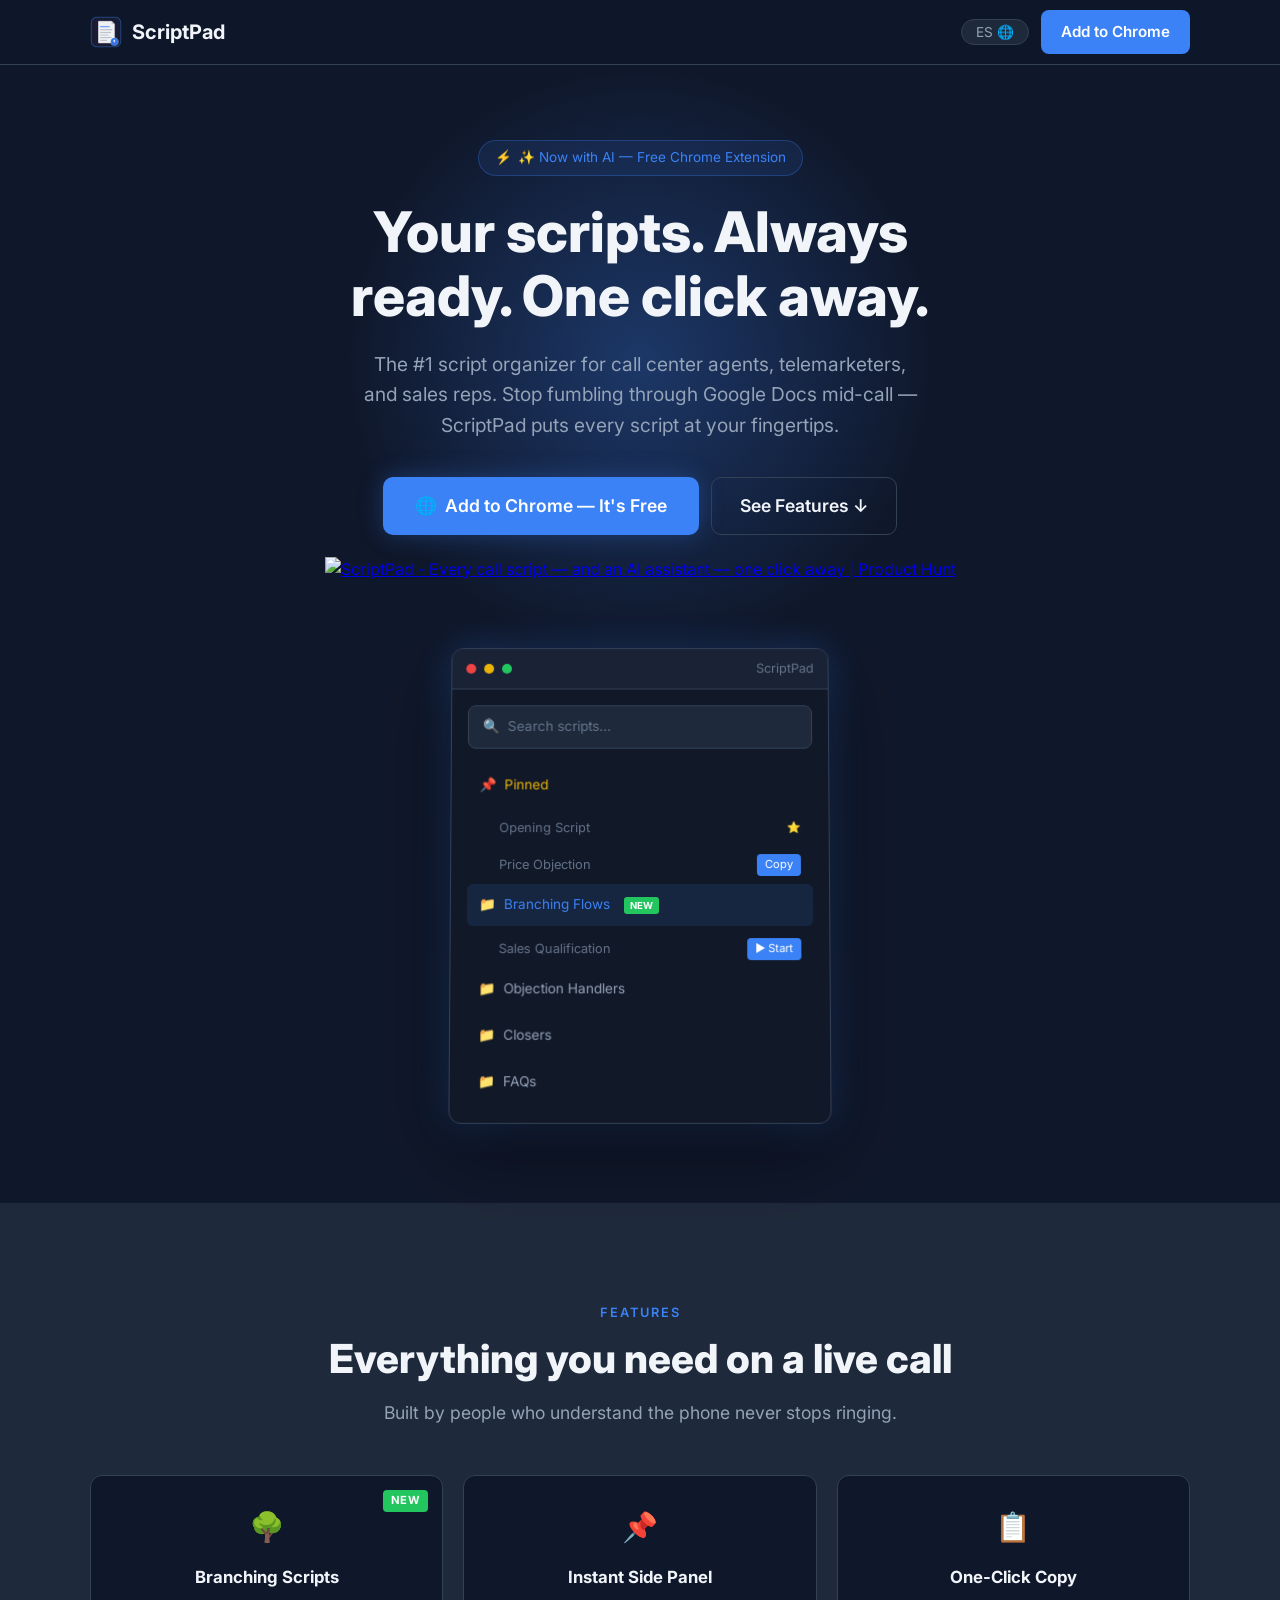
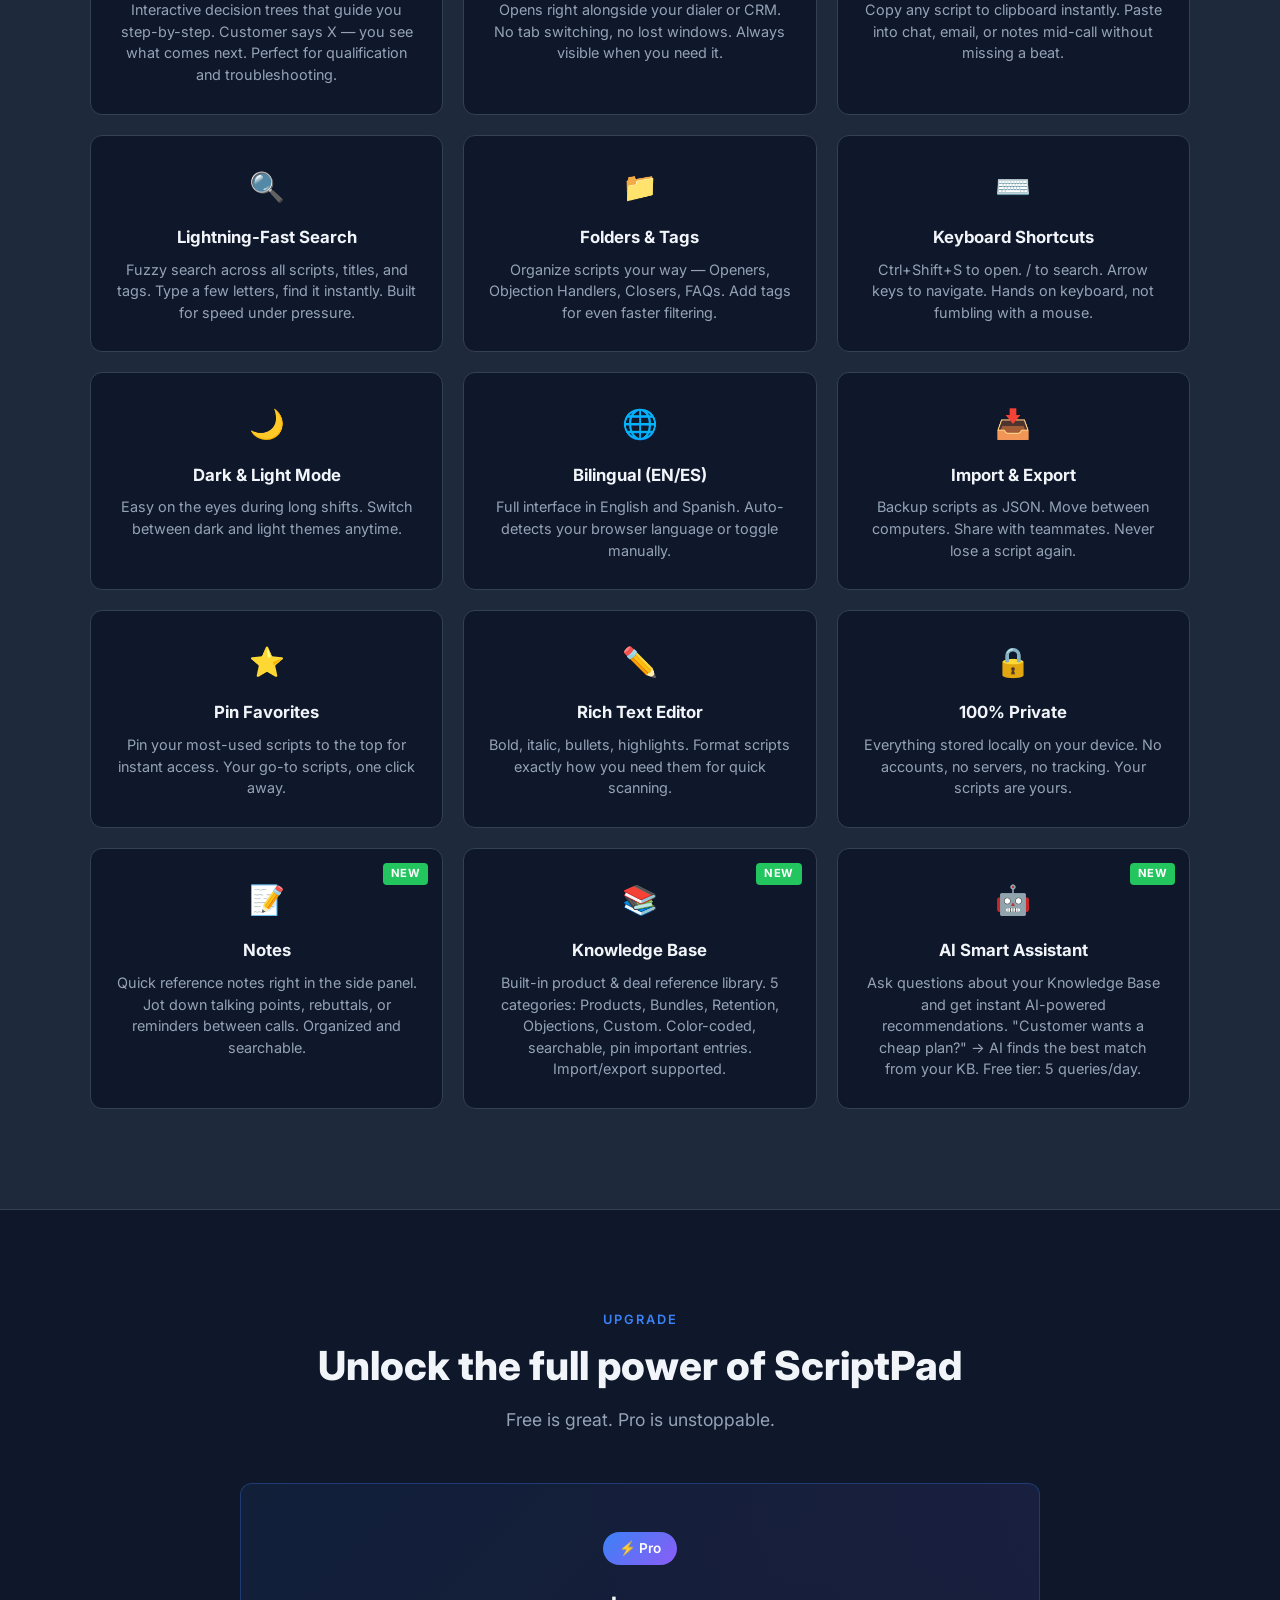
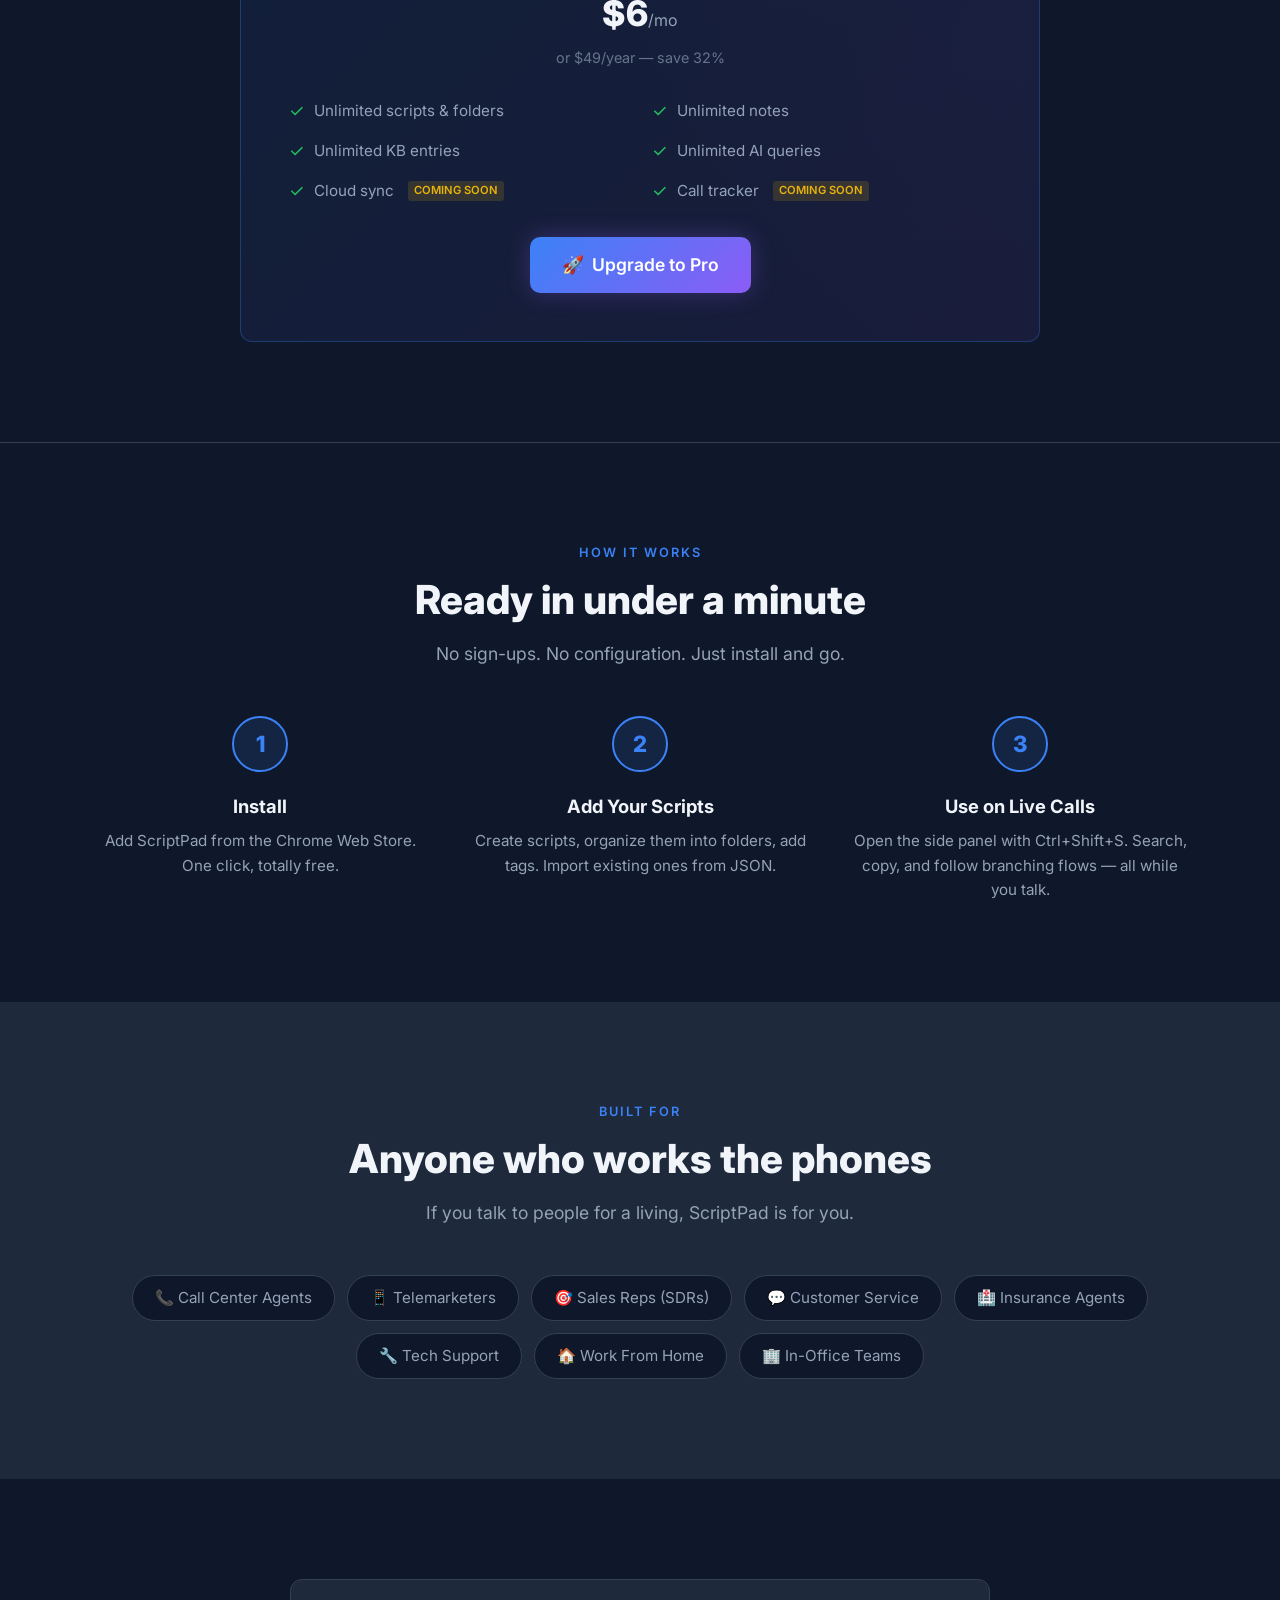
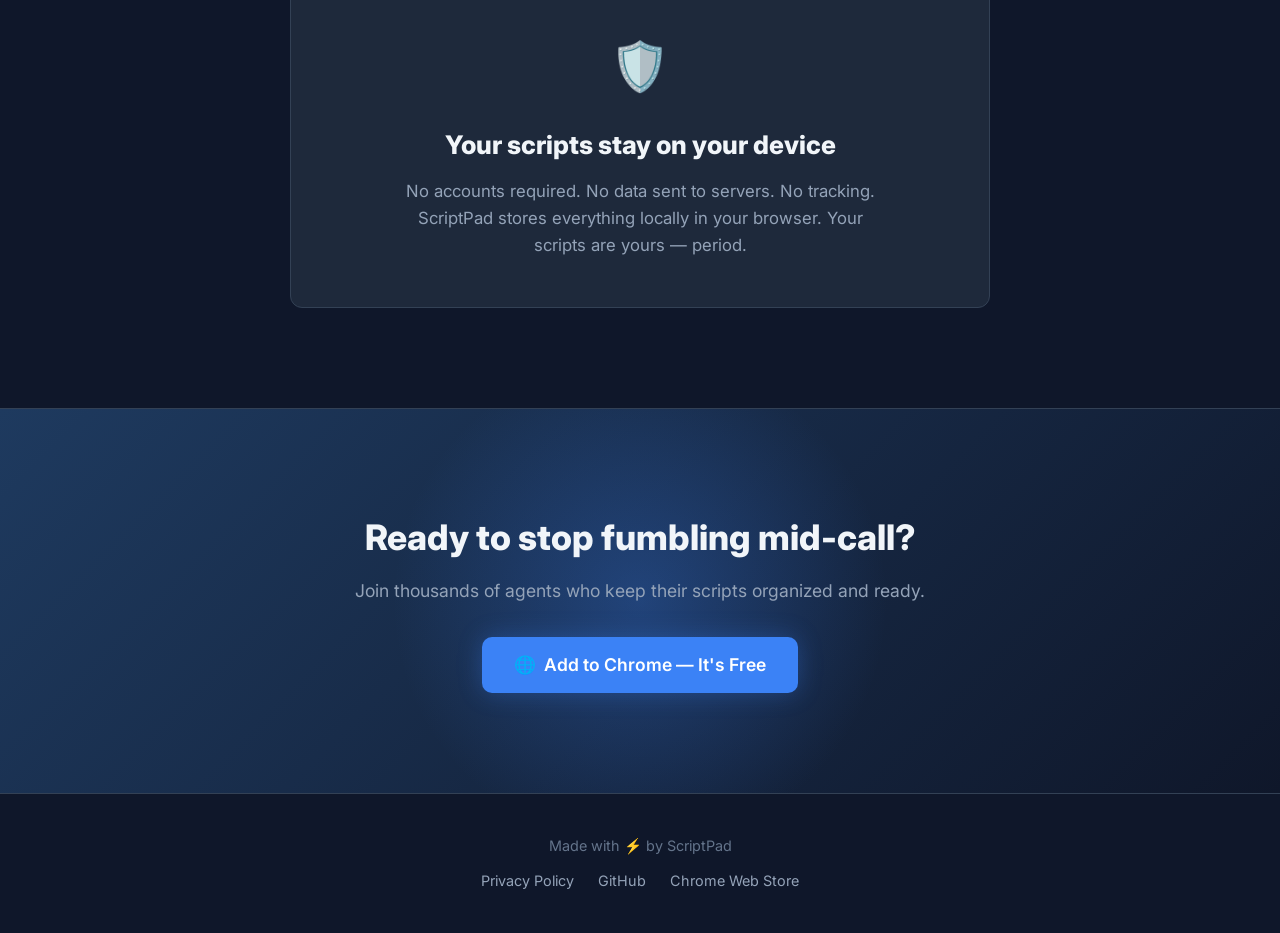
==== commit 4bce5808: "Add live Product Hunt launch badge to landing pages Placed the official Product Hunt embed badge (po" ====
--- a/docs/index.html
+++ b/docs/index.html
@@ -576,6 +576,13 @@
     </a>
     <a href="#features" class="btn-secondary">
       <span data-i18n="heroSecondary">See Features ↓</span>
+    </a>
+  </div>
+
+  <!-- Product Hunt launch badge -->
+  <div style="margin-top:22px;text-align:center">
+    <a href="https://www.producthunt.com/products/scriptpad-2?embed=true&amp;utm_source=badge-featured&amp;utm_medium=badge&amp;utm_campaign=badge-scriptpad-2" target="_blank" rel="noopener noreferrer" style="display:inline-block">
+      <img alt="ScriptPad - Every call script — and an AI assistant — one click away | Product Hunt" width="250" height="54" style="width:250px;height:54px" src="https://api.producthunt.com/widgets/embed-image/v1/featured.svg?post_id=1203972&amp;theme=light&amp;t=1784754823502" />
     </a>
   </div>
 
@@ -800,6 +807,90 @@
     <a href="https://chromewebstore.google.com/detail/scriptpad/edbmgpecjaikknoacfeaogalfgkhdbik" target="_blank">Chrome Web Store</a>
   </div>
 </footer>
+
+<!-- PASSWORD RECOVERY OVERLAY (shown only when arriving from a Supabase reset email) -->
+<div id="pwRecoveryOverlay" style="display:none;position:fixed;inset:0;z-index:99999;background:rgba(10,12,20,0.96);align-items:center;justify-content:center;padding:20px;">
+  <div style="background:#151a24;border:1px solid rgba(255,255,255,0.1);border-radius:16px;max-width:420px;width:100%;padding:32px;box-shadow:0 20px 60px rgba(0,0,0,0.5);font-family:system-ui,-apple-system,'Segoe UI',Roboto,sans-serif;">
+    <div style="font-size:34px;text-align:center;margin-bottom:8px;">⚡</div>
+    <h2 style="color:#fff;text-align:center;margin:0 0 6px;font-size:21px;">Set a new password</h2>
+    <p style="color:#9aa4b2;text-align:center;margin:0 0 22px;font-size:14px;line-height:1.5;">Choose a new password for your ScriptPad account.</p>
+    <input id="pwNew" type="password" placeholder="New password" autocomplete="new-password"
+      style="width:100%;box-sizing:border-box;padding:13px 14px;margin-bottom:10px;border-radius:10px;border:1px solid rgba(255,255,255,0.15);background:#0d1017;color:#fff;font-size:15px;">
+    <input id="pwConfirm" type="password" placeholder="Confirm new password" autocomplete="new-password"
+      style="width:100%;box-sizing:border-box;padding:13px 14px;margin-bottom:16px;border-radius:10px;border:1px solid rgba(255,255,255,0.15);background:#0d1017;color:#fff;font-size:15px;">
+    <button id="pwSubmit"
+      style="width:100%;padding:14px;border:none;border-radius:10px;background:linear-gradient(135deg,#6366f1,#8b5cf6);color:#fff;font-size:15px;font-weight:600;cursor:pointer;">Update password</button>
+    <div id="pwMsg" style="text-align:center;margin-top:16px;font-size:14px;min-height:20px;line-height:1.5;"></div>
+  </div>
+</div>
+
+<script src="https://cdn.jsdelivr.net/npm/@supabase/supabase-js@2"></script>
+<script>
+  // ---- Password recovery flow (handles the link from Supabase reset emails) ----
+  (function () {
+    var SUPABASE_URL = 'https://okwbfzzbysfkpiuobjkx.supabase.co';
+    var SUPABASE_ANON_KEY = 'eyJhbGciOiJIUzI1NiIsInR5cCI6IkpXVCJ9.eyJpc3MiOiJzdXBhYmFzZSIsInJlZiI6Im9rd2JmenpieXNma3BpdW9iamt4Iiwicm9sZSI6ImFub24iLCJpYXQiOjE3ODEwMzUyNTQsImV4cCI6MjA5NjYxMTI1NH0.VY6w2ul8SCcTYfTeq07y_yXiw5lEkKITZykY_wo1oYk';
+
+    var overlay = document.getElementById('pwRecoveryOverlay');
+    var msg = document.getElementById('pwMsg');
+    var submit = document.getElementById('pwSubmit');
+    var newIn = document.getElementById('pwNew');
+    var confirmIn = document.getElementById('pwConfirm');
+
+    function setMsg(text, ok) {
+      msg.textContent = text;
+      msg.style.color = ok ? '#4ade80' : '#f87171';
+    }
+    function showOverlay() {
+      if (overlay.style.display !== 'flex') { overlay.style.display = 'flex'; try { newIn.focus(); } catch (e) {} }
+    }
+
+    // Read the URL FIRST — Supabase clears the token from the URL as it starts
+    // up, so we must detect the reset link before creating the client.
+    var url = (window.location.hash || '') + ' ' + (window.location.search || '');
+    var looksLikeRecovery = /type=recovery/.test(url) || /access_token=/.test(url) || /[?&#]code=/.test(url);
+    if (looksLikeRecovery) showOverlay();
+
+    // If the Supabase library didn't load, still show the form but explain.
+    if (!window.supabase || !window.supabase.createClient) {
+      if (looksLikeRecovery) setMsg('Could not load the reset tool — please refresh the page.', false);
+      return;
+    }
+
+    var client = window.supabase.createClient(SUPABASE_URL, SUPABASE_ANON_KEY, {
+      auth: { detectSessionInUrl: true, persistSession: true, autoRefreshToken: true }
+    });
+
+    // Supabase also fires PASSWORD_RECOVERY once it parses the token — belt and braces.
+    client.auth.onAuthStateChange(function (event) {
+      if (event === 'PASSWORD_RECOVERY') showOverlay();
+    });
+
+    submit.addEventListener('click', function () {
+      var p1 = newIn.value.trim();
+      var p2 = confirmIn.value.trim();
+      if (p1.length < 6) { setMsg('Password must be at least 6 characters.', false); return; }
+      if (p1 !== p2) { setMsg('Passwords don\'t match.', false); return; }
+      submit.disabled = true;
+      setMsg('Updating…', true);
+      client.auth.updateUser({ password: p1 }).then(function (res) {
+        submit.disabled = false;
+        if (res.error) { setMsg(res.error.message || 'That reset link may have expired — request a new one.', false); return; }
+        setMsg('✅ Password updated! You can now sign in from the ScriptPad extension.', true);
+        newIn.style.display = 'none';
+        confirmIn.style.display = 'none';
+        submit.style.display = 'none';
+        history.replaceState(null, '', window.location.pathname); // strip token from URL
+      }).catch(function () {
+        submit.disabled = false;
+        setMsg('Something went wrong. Please request a new reset link.', false);
+      });
+    });
+    [newIn, confirmIn].forEach(function (el) {
+      el.addEventListener('keydown', function (e) { if (e.key === 'Enter') submit.click(); });
+    });
+  })();
+</script>
 
 <script>
   // ---- i18n translations ----
